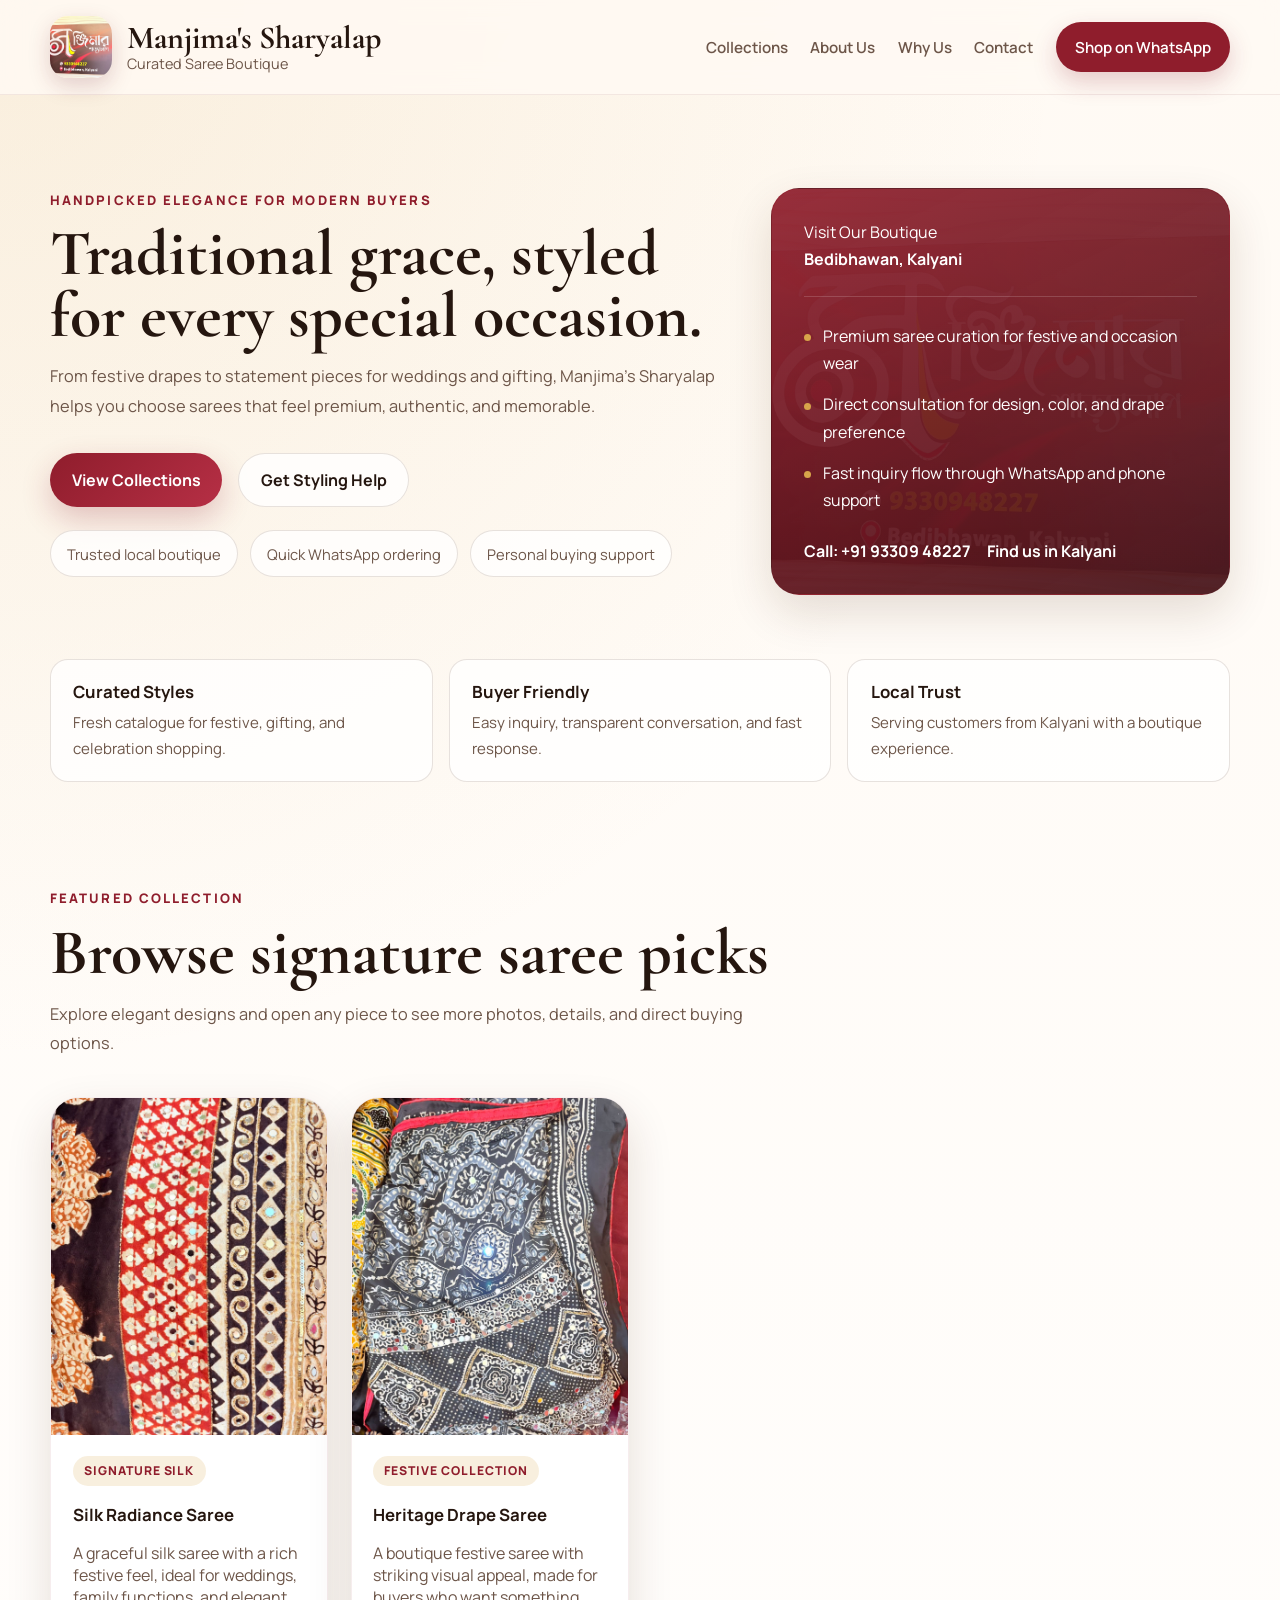
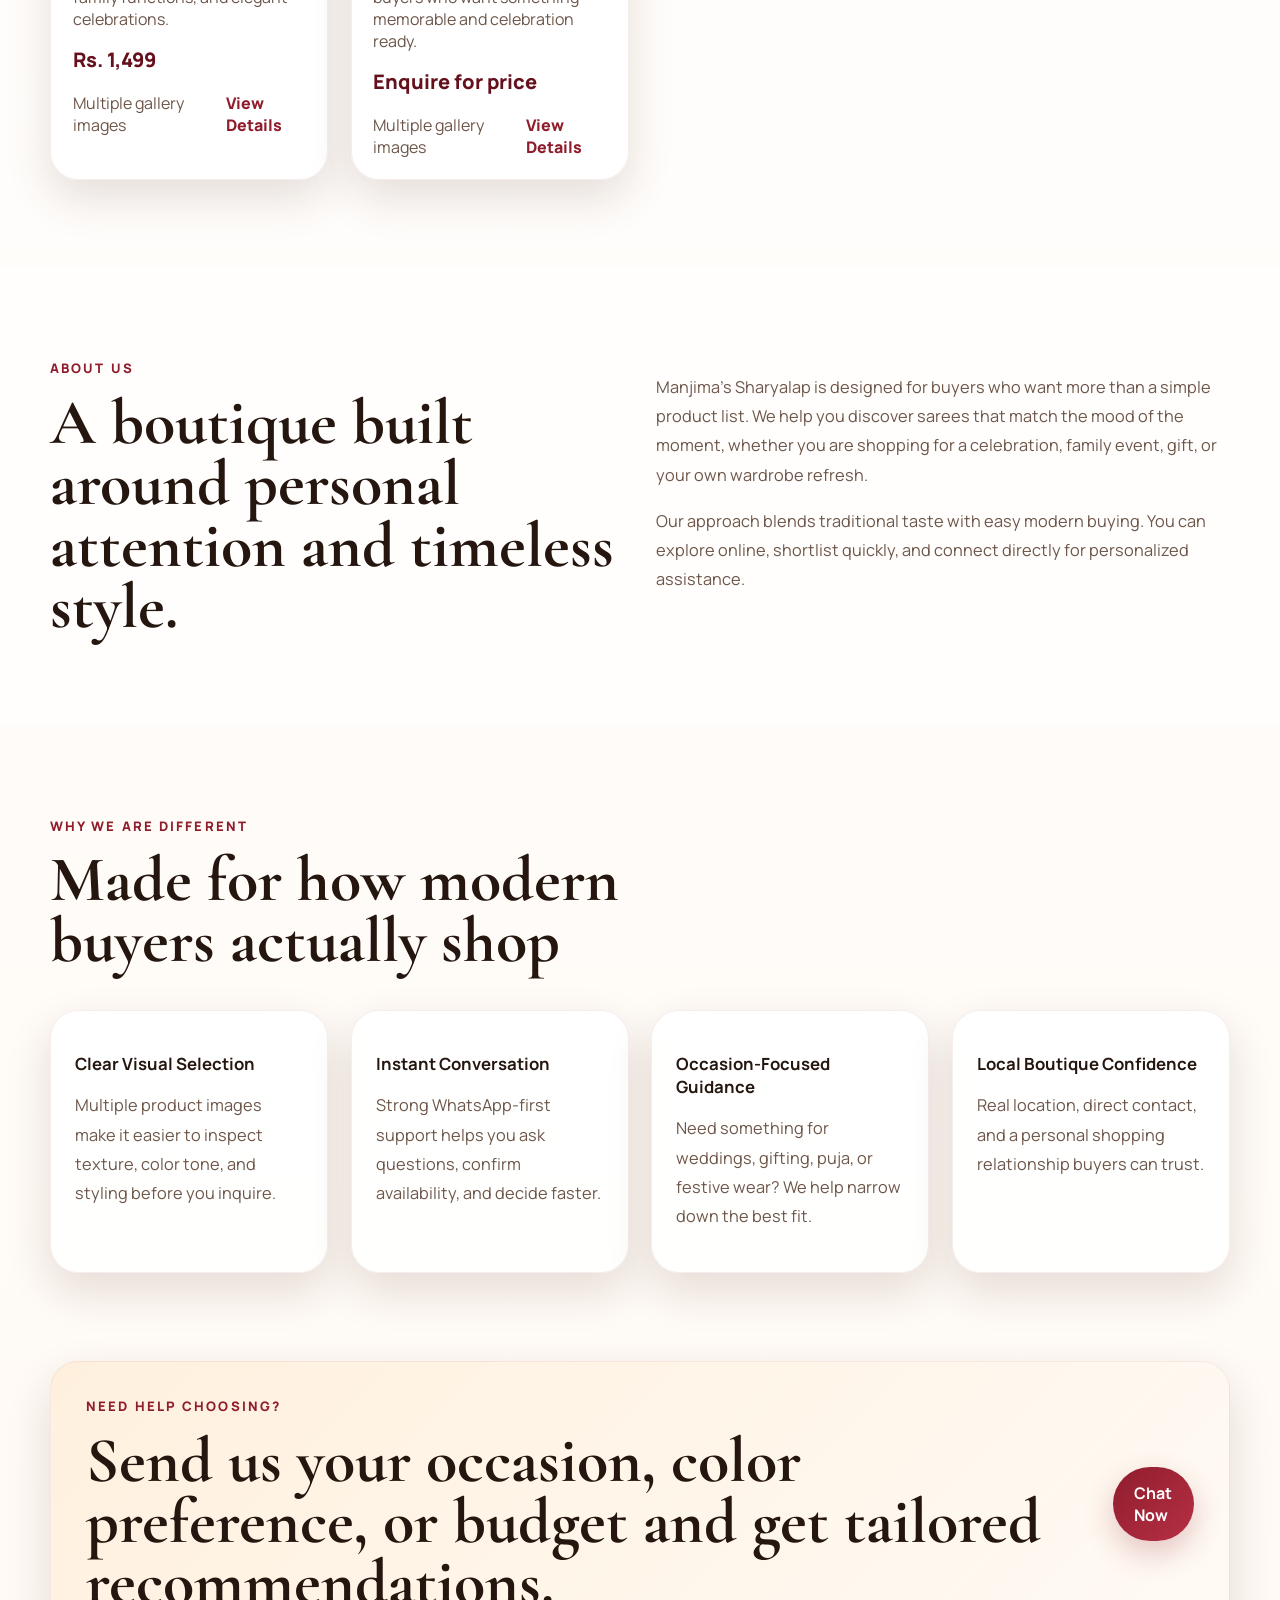
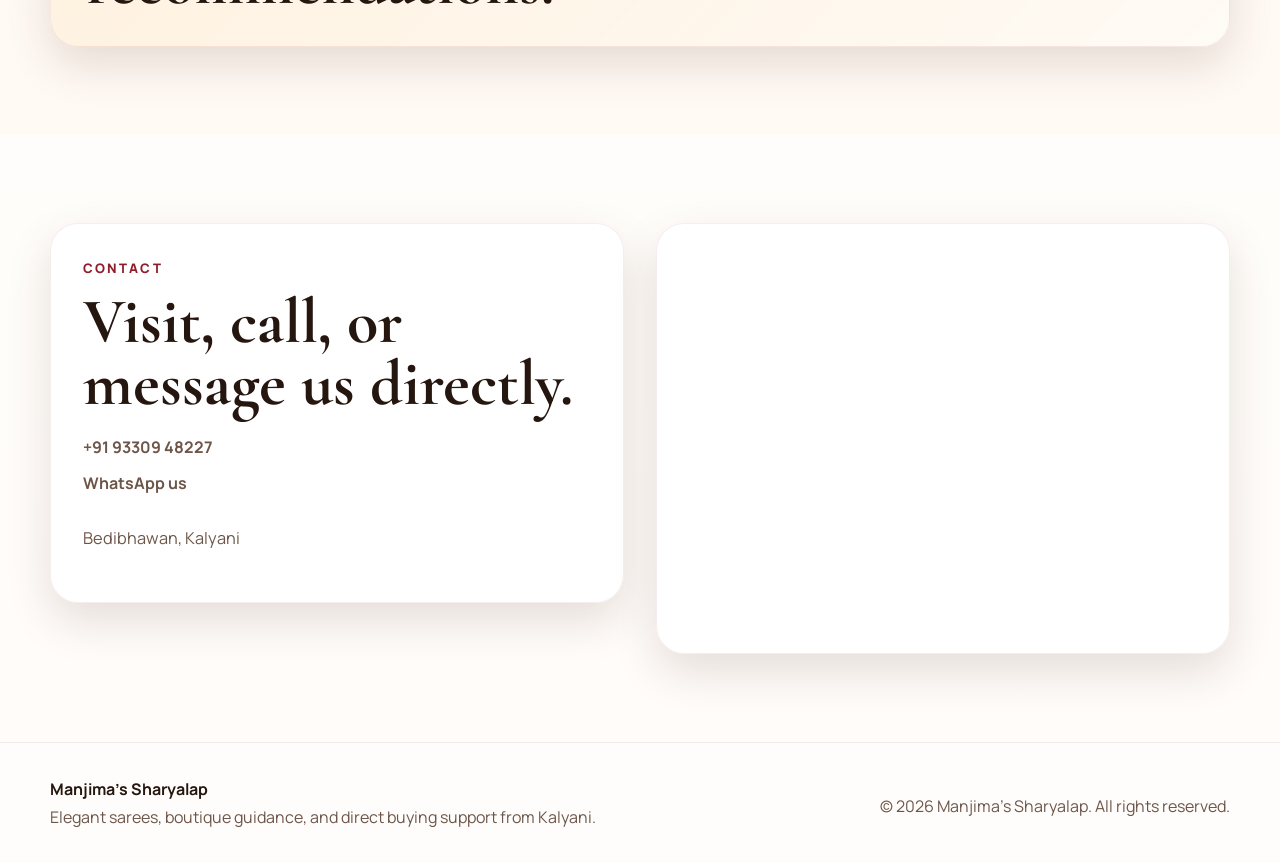
==== index.html @ 6802c30f "first commit" ====
<!DOCTYPE html>
<html lang="en">
<head>
    <meta charset="UTF-8">
    <meta name="viewport" content="width=device-width, initial-scale=1.0">
    <title>Manjima's Sharyalap | Elegant Saree Collection in Kalyani</title>
    <meta
        name="description"
        content="Discover curated saree collections from Manjima's Sharyalap in Kalyani. Explore premium styles, connect on WhatsApp, and shop with confidence."
    >
    <link rel="preconnect" href="https://fonts.googleapis.com">
    <link rel="preconnect" href="https://fonts.gstatic.com" crossorigin>
    <link href="https://fonts.googleapis.com/css2?family=Cormorant+Garamond:wght@500;600;700&family=Manrope:wght@400;500;600;700;800&display=swap" rel="stylesheet">
    <link rel="stylesheet" href="css/style.css">
</head>
<body data-page="home">
    <header class="site-header">
        <div class="container nav-wrap">
            <a class="brand" href="index.html" aria-label="Manjima's Sharyalap Home">
                <img src="assets/logo.jpeg" alt="Manjima's Sharyalap logo">
                <div>
                    <span class="brand-title">Manjima's Sharyalap</span>
                    <span class="brand-subtitle">Curated Saree Boutique</span>
                </div>
            </a>

            <button class="nav-toggle" type="button" aria-label="Toggle menu" aria-expanded="false">
                <span></span>
                <span></span>
                <span></span>
            </button>

            <nav class="site-nav">
                <a href="#collections">Collections</a>
                <a href="#about">About Us</a>
                <a href="#why-us">Why Us</a>
                <a href="#contact">Contact</a>
                <a class="nav-cta" href="https://wa.me/919330948227?text=Hello%20Manjima%27s%20Sharyalap%2C%20I%20want%20to%20explore%20your%20latest%20saree%20collection." target="_blank" rel="noreferrer">Shop on WhatsApp</a>
            </nav>
        </div>
    </header>

    <main>
        <section class="hero-section">
            <div class="container hero-grid">
                <div class="hero-copy">
                    <span class="eyebrow">Handpicked elegance for modern buyers</span>
                    <h1>Traditional grace, styled for every special occasion.</h1>
                    <p>
                        From festive drapes to statement pieces for weddings and gifting, Manjima's Sharyalap helps you choose sarees that feel premium, authentic, and memorable.
                    </p>
                    <div class="hero-actions">
                        <a class="btn btn-primary" href="#collections">View Collections</a>
                        <a class="btn btn-secondary" href="https://wa.me/919330948227?text=Hello%2C%20I%20want%20help%20choosing%20a%20saree." target="_blank" rel="noreferrer">Get Styling Help</a>
                    </div>
                    <div class="hero-points">
                        <span>Trusted local boutique</span>
                        <span>Quick WhatsApp ordering</span>
                        <span>Personal buying support</span>
                    </div>
                </div>

                <div class="hero-card">
                    <div class="hero-card-top">
                        <span>Visit Our Boutique</span>
                        <strong>Bedibhawan, Kalyani</strong>
                    </div>
                    <ul class="hero-highlights">
                        <li>Premium saree curation for festive and occasion wear</li>
                        <li>Direct consultation for design, color, and drape preference</li>
                        <li>Fast inquiry flow through WhatsApp and phone support</li>
                    </ul>
                    <div class="hero-contact">
                        <a href="tel:+919330948227">Call: +91 93309 48227</a>
                        <a href="#contact">Find us in Kalyani</a>
                    </div>
                </div>
            </div>
        </section>

        <section class="proof-strip">
            <div class="container proof-grid">
                <div>
                    <strong>Curated Styles</strong>
                    <span>Fresh catalogue for festive, gifting, and celebration shopping.</span>
                </div>
                <div>
                    <strong>Buyer Friendly</strong>
                    <span>Easy inquiry, transparent conversation, and fast response.</span>
                </div>
                <div>
                    <strong>Local Trust</strong>
                    <span>Serving customers from Kalyani with a boutique experience.</span>
                </div>
            </div>
        </section>

        <section class="section" id="collections">
            <div class="container">
                <div class="section-heading">
                    <span class="eyebrow">Featured Collection</span>
                    <h2>Browse signature saree picks</h2>
                    <p>Explore elegant designs and open any piece to see more photos, details, and direct buying options.</p>
                </div>
                <div class="product-grid" id="productGrid"></div>
            </div>
        </section>

        <section class="section alt-section" id="about">
            <div class="container two-column">
                <div>
                    <span class="eyebrow">About Us</span>
                    <h2>A boutique built around personal attention and timeless style.</h2>
                </div>
                <div>
                    <p>
                        Manjima's Sharyalap is designed for buyers who want more than a simple product list. We help you discover sarees that match the mood of the moment, whether you are shopping for a celebration, family event, gift, or your own wardrobe refresh.
                    </p>
                    <p>
                        Our approach blends traditional taste with easy modern buying. You can explore online, shortlist quickly, and connect directly for personalized assistance.
                    </p>
                </div>
            </div>
        </section>

        <section class="section" id="why-us">
            <div class="container">
                <div class="section-heading">
                    <span class="eyebrow">Why We Are Different</span>
                    <h2>Made for how modern buyers actually shop</h2>
                </div>
                <div class="feature-grid">
                    <article class="feature-card">
                        <h3>Clear Visual Selection</h3>
                        <p>Multiple product images make it easier to inspect texture, color tone, and styling before you inquire.</p>
                    </article>
                    <article class="feature-card">
                        <h3>Instant Conversation</h3>
                        <p>Strong WhatsApp-first support helps you ask questions, confirm availability, and decide faster.</p>
                    </article>
                    <article class="feature-card">
                        <h3>Occasion-Focused Guidance</h3>
                        <p>Need something for weddings, gifting, puja, or festive wear? We help narrow down the best fit.</p>
                    </article>
                    <article class="feature-card">
                        <h3>Local Boutique Confidence</h3>
                        <p>Real location, direct contact, and a personal shopping relationship buyers can trust.</p>
                    </article>
                </div>
            </div>
        </section>

        <section class="section cta-section">
            <div class="container cta-banner">
                <div>
                    <span class="eyebrow">Need help choosing?</span>
                    <h2>Send us your occasion, color preference, or budget and get tailored recommendations.</h2>
                </div>
                <a class="btn btn-primary" href="https://wa.me/919330948227?text=Hello%2C%20I%20need%20help%20choosing%20a%20saree%20for%20an%20occasion." target="_blank" rel="noreferrer">Chat Now</a>
            </div>
        </section>

        <section class="section alt-section" id="contact">
            <div class="container contact-grid">
                <div class="contact-panel">
                    <span class="eyebrow">Contact</span>
                    <h2>Visit, call, or message us directly.</h2>
                    <div class="contact-list">
                        <a href="tel:+919330948227">+91 93309 48227</a>
                        <a href="https://wa.me/919330948227?text=Hello%20Manjima%27s%20Sharyalap" target="_blank" rel="noreferrer">WhatsApp us</a>
                        <p>Bedibhawan, Kalyani</p>
                    </div>
                </div>
                <div class="map-card">
                    <iframe
                        title="Manjima's Sharyalap Location"
                        src="https://maps.google.com/maps?q=Bedibhawan%2C%20Kalyani&t=&z=15&ie=UTF8&iwloc=&output=embed"
                        loading="lazy"
                        referrerpolicy="no-referrer-when-downgrade"
                    ></iframe>
                </div>
            </div>
        </section>
    </main>

    <footer class="site-footer">
        <div class="container footer-wrap">
            <div>
                <strong>Manjima's Sharyalap</strong>
                <p>Elegant sarees, boutique guidance, and direct buying support from Kalyani.</p>
            </div>
            <p>&copy; 2026 Manjima's Sharyalap. All rights reserved.</p>
        </div>
    </footer>

    <script src="js/script.js"></script>
</body>
</html>
---- css/style.css ----
:root {
    --bg: #fffaf4;
    --surface: #fffdf9;
    --surface-strong: #fff2e2;
    --text: #25160f;
    --muted: #6d5649;
    --line: rgba(87, 49, 31, 0.14);
    --primary: #8f1d2c;
    --primary-deep: #65101c;
    --accent: #d7a54a;
    --accent-soft: rgba(215, 165, 74, 0.18);
    --success: #1b7f4b;
    --shadow: 0 18px 45px rgba(73, 35, 16, 0.14);
    --radius-lg: 28px;
    --radius-md: 18px;
    --radius-sm: 12px;
    --container: 1180px;
}

* {
    box-sizing: border-box;
}

html {
    scroll-behavior: smooth;
}

body {
    margin: 0;
    font-family: "Manrope", sans-serif;
    color: var(--text);
    background:
        radial-gradient(circle at top left, rgba(215, 165, 74, 0.14), transparent 25%),
        linear-gradient(180deg, #fffaf4 0%, #fffdfb 42%, #fff8f1 100%);
}

img {
    max-width: 100%;
    display: block;
}

a {
    color: inherit;
    text-decoration: none;
}

button {
    font: inherit;
}

.container {
    width: min(calc(100% - 2rem), var(--container));
    margin: 0 auto;
}

.section {
    padding: 5.5rem 0;
}

.alt-section {
    background: rgba(255, 255, 255, 0.65);
}

.eyebrow {
    display: inline-block;
    margin-bottom: 0.9rem;
    font-size: 0.82rem;
    font-weight: 800;
    letter-spacing: 0.16em;
    text-transform: uppercase;
    color: var(--primary);
}

.site-header {
    position: sticky;
    top: 0;
    z-index: 50;
    backdrop-filter: blur(14px);
    background: rgba(255, 250, 244, 0.84);
    border-bottom: 1px solid rgba(101, 16, 28, 0.08);
}

.nav-wrap {
    display: flex;
    align-items: center;
    justify-content: space-between;
    gap: 1rem;
    padding: 1rem 0;
}

.brand {
    display: flex;
    align-items: center;
    gap: 0.95rem;
    min-width: 0;
}

.brand img {
    width: 62px;
    height: 62px;
    object-fit: cover;
    border-radius: 18px;
    box-shadow: 0 8px 22px rgba(101, 16, 28, 0.18);
}

.brand div {
    display: flex;
    flex-direction: column;
}

.brand-title {
    font-family: "Cormorant Garamond", serif;
    font-size: 2rem;
    font-weight: 700;
    line-height: 1;
}

.brand-subtitle {
    color: var(--muted);
    font-size: 0.9rem;
}

.site-nav {
    display: flex;
    align-items: center;
    gap: 1.4rem;
    font-size: 0.95rem;
    font-weight: 600;
}

.site-nav a {
    color: var(--muted);
    transition: color 0.2s ease, transform 0.2s ease;
}

.site-nav a:hover,
.site-nav a:focus-visible {
    color: var(--primary);
    transform: translateY(-1px);
}

.nav-cta {
    padding: 0.9rem 1.2rem;
    border-radius: 999px;
    background: var(--primary);
    color: #fff !important;
    box-shadow: 0 10px 24px rgba(143, 29, 44, 0.22);
}

.nav-toggle {
    display: none;
    width: 48px;
    height: 48px;
    border: 1px solid var(--line);
    border-radius: 14px;
    background: #fff;
    align-items: center;
    justify-content: center;
    flex-direction: column;
    gap: 4px;
    cursor: pointer;
}

.nav-toggle span {
    width: 18px;
    height: 2px;
    background: var(--text);
    border-radius: 999px;
}

.hero-section {
    padding: 5.8rem 0 4rem;
}

.hero-grid {
    display: grid;
    grid-template-columns: 1.2fr 0.8fr;
    gap: 2rem;
    align-items: stretch;
}

.hero-copy h1,
.section h2,
.product-info h1 {
    margin: 0;
    font-family: "Cormorant Garamond", serif;
    font-size: clamp(2.7rem, 5vw, 5rem);
    line-height: 0.96;
}

.hero-copy p,
.section-heading p,
.two-column p,
.feature-card p,
.contact-panel p,
.product-description {
    color: var(--muted);
    font-size: 1.02rem;
    line-height: 1.8;
}

.hero-actions,
.product-actions {
    display: flex;
    gap: 1rem;
    flex-wrap: wrap;
    margin: 2rem 0 1.4rem;
}

.btn {
    display: inline-flex;
    align-items: center;
    justify-content: center;
    min-height: 52px;
    padding: 0.95rem 1.35rem;
    border-radius: 999px;
    font-weight: 700;
    transition: transform 0.2s ease, box-shadow 0.2s ease, background 0.2s ease;
}

.btn:hover,
.btn:focus-visible {
    transform: translateY(-2px);
}

.btn-primary {
    background: linear-gradient(135deg, var(--primary), #b62f45);
    color: #fff;
    box-shadow: 0 12px 30px rgba(143, 29, 44, 0.24);
}

.btn-secondary {
    border: 1px solid var(--line);
    background: rgba(255, 255, 255, 0.8);
    color: var(--text);
}

.hero-points,
.product-benefits {
    display: flex;
    flex-wrap: wrap;
    gap: 0.75rem;
}

.hero-points span,
.product-benefits span {
    padding: 0.8rem 1rem;
    border-radius: 999px;
    background: rgba(255, 255, 255, 0.78);
    border: 1px solid var(--line);
    color: var(--muted);
    font-size: 0.92rem;
}

.hero-card,
.cta-banner,
.contact-panel,
.map-card,
.product-info,
.product-main-image,
.feature-card,
.card {
    border-radius: var(--radius-lg);
    background: rgba(255, 255, 255, 0.9);
    box-shadow: var(--shadow);
    border: 1px solid rgba(143, 29, 44, 0.08);
}

.hero-card {
    padding: 2rem;
    background:
        linear-gradient(155deg, rgba(143, 29, 44, 0.96), rgba(67, 16, 21, 0.92)),
        url("../assets/logo.jpeg") center/cover;
    color: #fff;
    overflow: hidden;
    position: relative;
}

.hero-card::after {
    content: "";
    position: absolute;
    inset: 0;
    background: linear-gradient(180deg, rgba(255,255,255,0.04), rgba(255,255,255,0));
    pointer-events: none;
}

.hero-card > * {
    position: relative;
    z-index: 1;
}

.hero-card-top {
    display: flex;
    flex-direction: column;
    gap: 0.35rem;
    padding-bottom: 1.6rem;
    border-bottom: 1px solid rgba(255, 255, 255, 0.16);
}

.hero-highlights {
    padding: 1.6rem 0;
    margin: 0;
    list-style: none;
    display: grid;
    gap: 0.9rem;
}

.hero-highlights li {
    position: relative;
    padding-left: 1.2rem;
    line-height: 1.7;
}

.hero-highlights li::before {
    content: "";
    position: absolute;
    left: 0;
    top: 0.7rem;
    width: 7px;
    height: 7px;
    border-radius: 50%;
    background: var(--accent);
}

.hero-contact {
    display: flex;
    flex-wrap: wrap;
    gap: 1rem;
}

.hero-contact a {
    color: #fff;
    font-weight: 700;
}

.proof-strip {
    padding-bottom: 1rem;
}

.proof-grid {
    display: grid;
    grid-template-columns: repeat(3, 1fr);
    gap: 1rem;
}

.proof-grid div {
    padding: 1.25rem 1.4rem;
    border-radius: var(--radius-md);
    border: 1px solid var(--line);
    background: rgba(255, 255, 255, 0.78);
}

.proof-grid strong,
.feature-card h3,
.card h3 {
    display: block;
    margin-bottom: 0.45rem;
    font-size: 1.05rem;
}

.proof-grid span {
    color: var(--muted);
    line-height: 1.7;
    font-size: 0.94rem;
}

.section-heading {
    max-width: 720px;
    margin-bottom: 2.4rem;
}

.product-grid,
.feature-grid {
    display: grid;
    grid-template-columns: repeat(4, minmax(0, 1fr));
    gap: 1.4rem;
}

.card {
    overflow: hidden;
}

.card-media {
    position: relative;
    aspect-ratio: 0.82;
    overflow: hidden;
}

.card-media img {
    width: 100%;
    height: 100%;
    object-fit: cover;
    transition: transform 0.45s ease;
}

.card:hover .card-media img {
    transform: scale(1.05);
}

.card-body {
    padding: 1.35rem;
}

.card-tag {
    display: inline-flex;
    align-items: center;
    padding: 0.4rem 0.7rem;
    border-radius: 999px;
    background: var(--accent-soft);
    color: var(--primary);
    font-size: 0.76rem;
    font-weight: 800;
    letter-spacing: 0.08em;
    text-transform: uppercase;
}

.card p,
.card-footer span,
.contact-list a,
.contact-list p,
.text-link,
.breadcrumb,
.breadcrumb a {
    color: var(--muted);
}

.card-price,
.product-price {
    display: block;
    margin: 0.9rem 0 0.5rem;
    font-size: 1.25rem;
    font-weight: 800;
    color: var(--primary-deep);
}

.card-footer {
    display: flex;
    align-items: center;
    justify-content: space-between;
    gap: 1rem;
    margin-top: 1.2rem;
}

.card-link {
    color: var(--primary);
    font-weight: 800;
}

.two-column,
.contact-grid,
.product-layout {
    display: grid;
    grid-template-columns: repeat(2, minmax(0, 1fr));
    gap: 2rem;
    align-items: start;
}

.feature-card {
    padding: 1.5rem;
}

.cta-section {
    padding-top: 0;
}

.cta-banner {
    padding: 2rem 2.2rem;
    display: flex;
    align-items: center;
    justify-content: space-between;
    gap: 1.5rem;
    background:
        linear-gradient(135deg, rgba(255, 240, 221, 0.98), rgba(255, 250, 244, 0.92));
}

.contact-panel,
.map-card,
.product-info {
    padding: 2rem;
}

.contact-list {
    display: grid;
    gap: 0.85rem;
    margin-top: 1.4rem;
}

.contact-list a {
    font-weight: 700;
}

.map-card iframe {
    width: 100%;
    min-height: 360px;
    border: 0;
    border-radius: 20px;
}

.site-footer {
    padding: 2.2rem 0;
    border-top: 1px solid rgba(101, 16, 28, 0.08);
    background: rgba(255, 255, 255, 0.74);
}

.footer-wrap {
    display: flex;
    justify-content: space-between;
    gap: 1.5rem;
    align-items: center;
}

.footer-wrap p {
    margin: 0.35rem 0 0;
    color: var(--muted);
}

.product-page {
    padding-top: 1rem;
}

.breadcrumb {
    display: flex;
    align-items: center;
    gap: 0.5rem;
    font-size: 0.92rem;
    margin-bottom: 1.5rem;
}

.product-gallery {
    display: grid;
    gap: 1rem;
}

.product-main-image {
    padding: 1rem;
}

.product-main-image img {
    width: 100%;
    aspect-ratio: 0.9;
    object-fit: cover;
    border-radius: 18px;
}

.thumbs {
    display: grid;
    grid-template-columns: repeat(4, minmax(0, 1fr));
    gap: 0.8rem;
}

.thumbs img {
    width: 100%;
    aspect-ratio: 0.88;
    object-fit: cover;
    border-radius: 16px;
    cursor: pointer;
    border: 2px solid transparent;
    box-shadow: 0 10px 22px rgba(73, 35, 16, 0.12);
    transition: border-color 0.2s ease, transform 0.2s ease;
}

.thumbs img:hover,
.thumbs img.active {
    border-color: var(--primary);
    transform: translateY(-2px);
}

.product-info h1 {
    font-size: clamp(2.3rem, 4vw, 3.8rem);
}

.text-link {
    display: inline-block;
    margin-top: 1rem;
    color: var(--primary);
    font-weight: 800;
}

@media (max-width: 1080px) {
    .product-grid,
    .feature-grid {
        grid-template-columns: repeat(2, minmax(0, 1fr));
    }

    .hero-grid,
    .two-column,
    .contact-grid,
    .product-layout {
        grid-template-columns: 1fr;
    }
}

@media (max-width: 820px) {
    .site-nav {
        position: absolute;
        top: calc(100% + 0.75rem);
        right: 1rem;
        left: 1rem;
        display: none;
        flex-direction: column;
        align-items: stretch;
        padding: 1rem;
        border-radius: 20px;
        background: rgba(255, 250, 244, 0.98);
        border: 1px solid var(--line);
        box-shadow: var(--shadow);
    }

    .site-nav.open {
        display: flex;
    }

    .nav-toggle {
        display: inline-flex;
    }

    .proof-grid,
    .footer-wrap {
        grid-template-columns: 1fr;
        display: grid;
    }

    .cta-banner {
        flex-direction: column;
        align-items: flex-start;
    }
}

@media (max-width: 640px) {
    .section,
    .hero-section {
        padding: 4rem 0;
    }

    .brand-title {
        font-size: 1.55rem;
    }

    .brand-subtitle {
        font-size: 0.8rem;
    }

    .product-grid,
    .feature-grid,
    .thumbs {
        grid-template-columns: 1fr;
    }

    .proof-grid {
        display: grid;
        grid-template-columns: 1fr;
    }

    .card-footer,
    .hero-actions,
    .product-actions {
        align-items: stretch;
        flex-direction: column;
    }

    .btn,
    .nav-cta {
        width: 100%;
    }

    .brand img {
        width: 54px;
        height: 54px;
    }
}
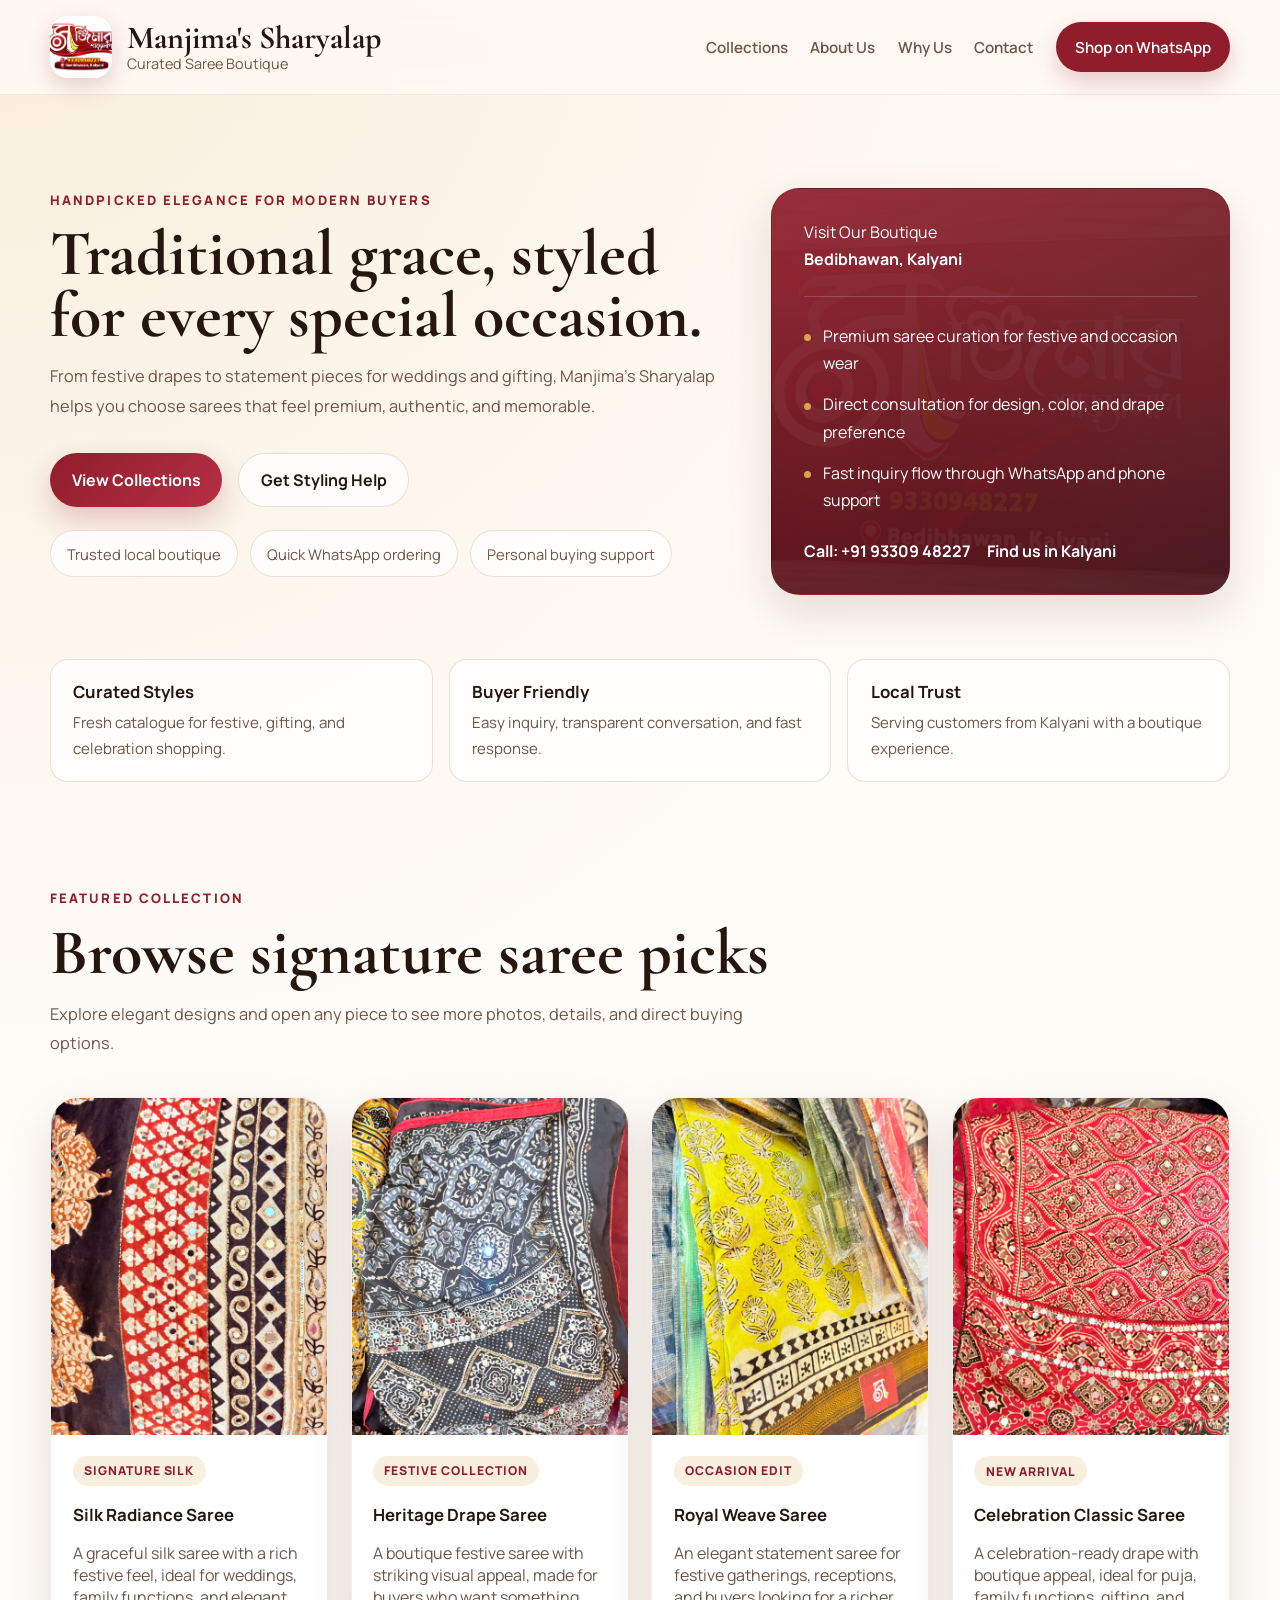
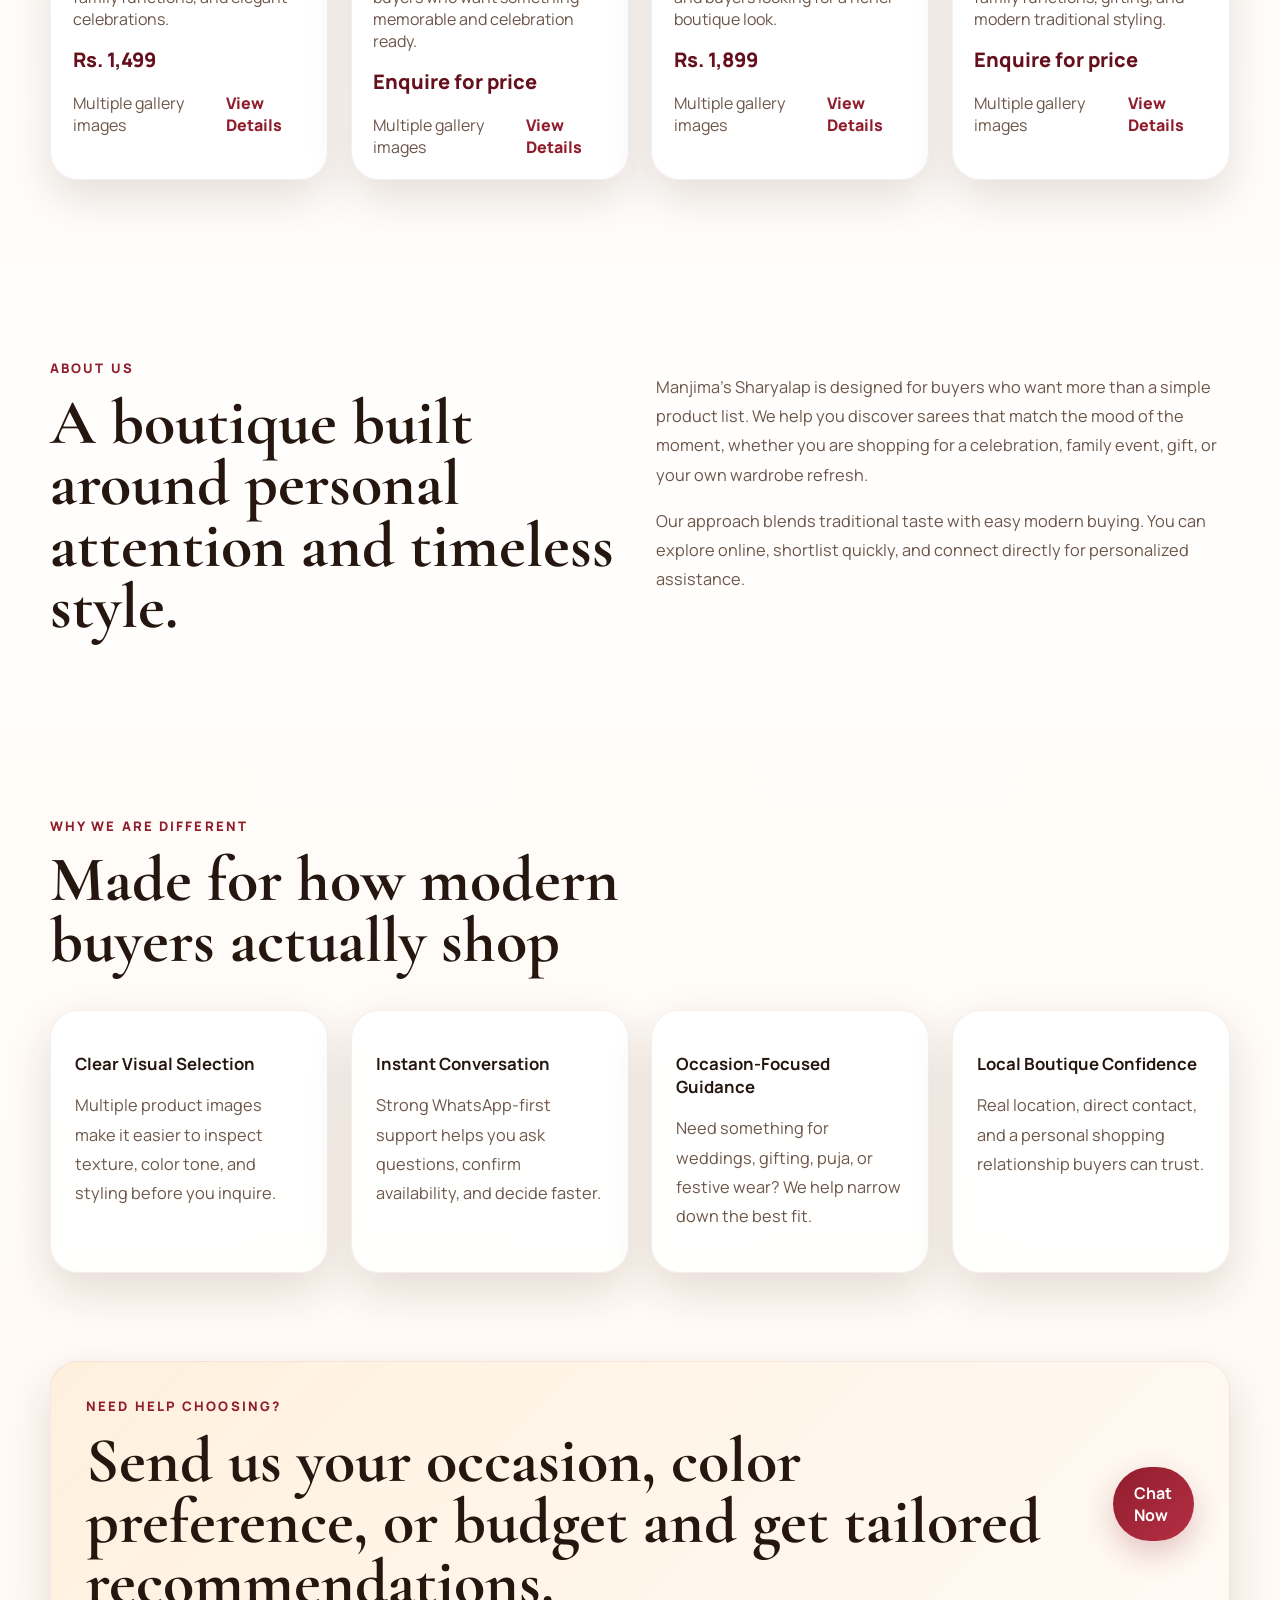
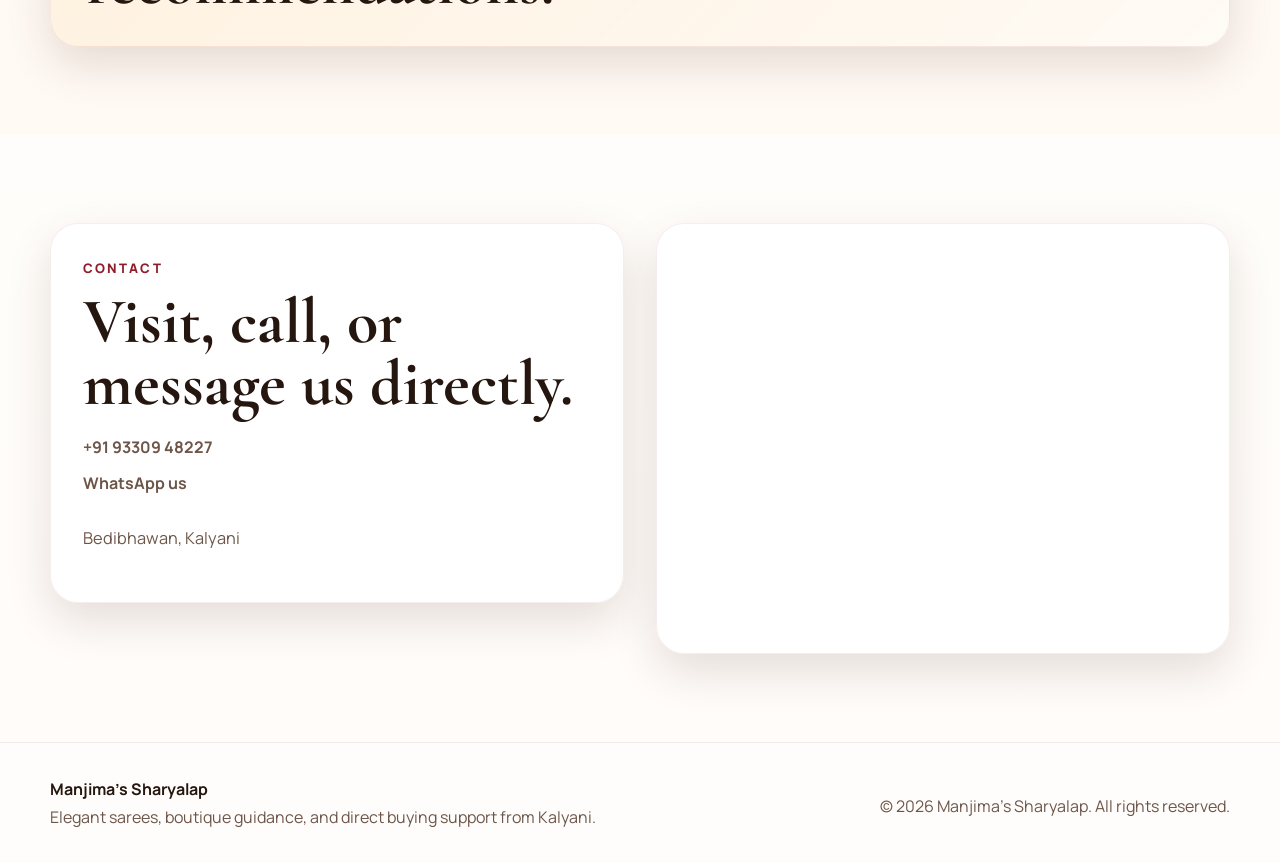
==== commit 82e78623: "new logo" ====
--- a/index.html
+++ b/index.html
@@ -14,10 +14,12 @@
     <link rel="stylesheet" href="css/style.css">
 </head>
 <body data-page="home">
+    <!-- Header / Navigation -->
     <header class="site-header">
         <div class="container nav-wrap">
+            <!-- Brand block: update logo, store name, or subtitle here -->
             <a class="brand" href="index.html" aria-label="Manjima's Sharyalap Home">
-                <img src="assets/logo.jpeg" alt="Manjima's Sharyalap logo">
+                <img src="assets/logo.png" alt="Manjima's Sharyalap logo">
                 <div>
                     <span class="brand-title">Manjima's Sharyalap</span>
                     <span class="brand-subtitle">Curated Saree Boutique</span>
@@ -30,6 +32,7 @@
                 <span></span>
             </button>
 
+            <!-- Main navigation: add, remove, or rename menu items here -->
             <nav class="site-nav">
                 <a href="#collections">Collections</a>
                 <a href="#about">About Us</a>
@@ -41,6 +44,7 @@
     </header>
 
     <main>
+        <!-- Hero section: change headline, supporting text, and top CTA buttons here -->
         <section class="hero-section">
             <div class="container hero-grid">
                 <div class="hero-copy">
@@ -60,6 +64,7 @@
                     </div>
                 </div>
 
+                <!-- Hero side card: update address, phone, and quick highlights here -->
                 <div class="hero-card">
                     <div class="hero-card-top">
                         <span>Visit Our Boutique</span>
@@ -78,6 +83,7 @@
             </div>
         </section>
 
+        <!-- Trust / proof strip: short value points for buyers -->
         <section class="proof-strip">
             <div class="container proof-grid">
                 <div>
@@ -95,6 +101,7 @@
             </div>
         </section>
 
+        <!-- Product collection section: product cards are rendered from js/script.js -->
         <section class="section" id="collections">
             <div class="container">
                 <div class="section-heading">
@@ -106,6 +113,7 @@
             </div>
         </section>
 
+        <!-- About section: describe your boutique story and buyer experience -->
         <section class="section alt-section" id="about">
             <div class="container two-column">
                 <div>
@@ -123,6 +131,7 @@
             </div>
         </section>
 
+        <!-- Why us section: buyer-focused reasons to choose your store -->
         <section class="section" id="why-us">
             <div class="container">
                 <div class="section-heading">
@@ -150,6 +159,7 @@
             </div>
         </section>
 
+        <!-- Main CTA banner: encourage direct inquiry or WhatsApp conversion -->
         <section class="section cta-section">
             <div class="container cta-banner">
                 <div>
@@ -160,6 +170,7 @@
             </div>
         </section>
 
+        <!-- Contact section: edit phone, WhatsApp, address, or map location here -->
         <section class="section alt-section" id="contact">
             <div class="container contact-grid">
                 <div class="contact-panel">
@@ -183,6 +194,7 @@
         </section>
     </main>
 
+    <!-- Footer -->
     <footer class="site-footer">
         <div class="container footer-wrap">
             <div>
--- a/css/style.css
+++ b/css/style.css
@@ -1,3 +1,4 @@
+/* Global theme variables: change brand colors, shadows, spacing, and radius here */
 :root {
     --bg: #fffaf4;
     --surface: #fffdf9;
@@ -17,6 +18,7 @@
     --container: 1180px;
 }
 
+/* Base reset / global defaults */
 * {
     box-sizing: border-box;
 }
@@ -48,11 +50,13 @@
     font: inherit;
 }
 
+/* Shared layout helpers */
 .container {
     width: min(calc(100% - 2rem), var(--container));
     margin: 0 auto;
 }
 
+/* Reusable section spacing */
 .section {
     padding: 5.5rem 0;
 }
@@ -61,6 +65,7 @@
     background: rgba(255, 255, 255, 0.65);
 }
 
+/* Small top labels used above headings */
 .eyebrow {
     display: inline-block;
     margin-bottom: 0.9rem;
@@ -71,6 +76,7 @@
     color: var(--primary);
 }
 
+/* Header and navigation */
 .site-header {
     position: sticky;
     top: 0;
@@ -88,6 +94,7 @@
     padding: 1rem 0;
 }
 
+/* Brand logo and name */
 .brand {
     display: flex;
     align-items: center;
@@ -120,6 +127,7 @@
     font-size: 0.9rem;
 }
 
+/* Desktop navigation and CTA button */
 .site-nav {
     display: flex;
     align-items: center;
@@ -147,6 +155,7 @@
     box-shadow: 0 10px 24px rgba(143, 29, 44, 0.22);
 }
 
+/* Mobile menu button */
 .nav-toggle {
     display: none;
     width: 48px;
@@ -168,6 +177,7 @@
     border-radius: 999px;
 }
 
+/* Homepage hero section */
 .hero-section {
     padding: 5.8rem 0 4rem;
 }
@@ -207,6 +217,7 @@
     margin: 2rem 0 1.4rem;
 }
 
+/* Primary buttons */
 .btn {
     display: inline-flex;
     align-items: center;
@@ -235,6 +246,7 @@
     color: var(--text);
 }
 
+/* Hero trust points and product benefit pills */
 .hero-points,
 .product-benefits {
     display: flex;
@@ -252,6 +264,7 @@
     font-size: 0.92rem;
 }
 
+/* Shared card styling */
 .hero-card,
 .cta-banner,
 .contact-panel,
@@ -266,6 +279,7 @@
     border: 1px solid rgba(143, 29, 44, 0.08);
 }
 
+/* Hero card with branded background */
 .hero-card {
     padding: 2rem;
     background:
@@ -333,6 +347,7 @@
     font-weight: 700;
 }
 
+/* Trust strip below hero */
 .proof-strip {
     padding-bottom: 1rem;
 }
@@ -364,18 +379,21 @@
     font-size: 0.94rem;
 }
 
+/* Section headings */
 .section-heading {
     max-width: 720px;
     margin-bottom: 2.4rem;
 }
 
+/* Product listing and feature grids */
 .product-grid,
 .feature-grid {
     display: grid;
-    grid-template-columns: repeat(4, minmax(0, 1fr));
+    grid-template-columns: repeat(4, minmax(220px, 1fr));
     gap: 1.4rem;
 }
 
+/* Product card styles */
 .card {
     overflow: hidden;
 }
@@ -446,6 +464,7 @@
     font-weight: 800;
 }
 
+/* Two-column content sections */
 .two-column,
 .contact-grid,
 .product-layout {
@@ -459,6 +478,7 @@
     padding: 1.5rem;
 }
 
+/* CTA banner */
 .cta-section {
     padding-top: 0;
 }
@@ -473,6 +493,7 @@
         linear-gradient(135deg, rgba(255, 240, 221, 0.98), rgba(255, 250, 244, 0.92));
 }
 
+/* Contact and product information panels */
 .contact-panel,
 .map-card,
 .product-info {
@@ -496,6 +517,7 @@
     border-radius: 20px;
 }
 
+/* Footer */
 .site-footer {
     padding: 2.2rem 0;
     border-top: 1px solid rgba(101, 16, 28, 0.08);
@@ -514,6 +536,7 @@
     color: var(--muted);
 }
 
+/* Product page layout */
 .product-page {
     padding-top: 1rem;
 }
@@ -540,8 +563,10 @@
     aspect-ratio: 0.9;
     object-fit: cover;
     border-radius: 18px;
-}
-
+    cursor: zoom-in;
+}
+
+/* Product gallery thumbnails */
 .thumbs {
     display: grid;
     grid-template-columns: repeat(4, minmax(0, 1fr));
@@ -576,6 +601,72 @@
     font-weight: 800;
 }
 
+/* Product image zoom modal */
+.image-modal {
+    position: fixed;
+    inset: 0;
+    display: flex;
+    align-items: center;
+    justify-content: center;
+    padding: 1.5rem;
+    background: rgba(25, 15, 11, 0.88);
+    opacity: 0;
+    visibility: hidden;
+    pointer-events: none;
+    transition: opacity 0.25s ease, visibility 0.25s ease;
+    z-index: 100;
+}
+
+.image-modal.open {
+    opacity: 1;
+    visibility: visible;
+    pointer-events: auto;
+}
+
+.image-modal img {
+    max-width: min(92vw, 920px);
+    max-height: 84vh;
+    width: auto;
+    height: auto;
+    border-radius: 22px;
+    box-shadow: 0 22px 60px rgba(0, 0, 0, 0.34);
+    background: #fff;
+}
+
+.image-modal-nav,
+.image-modal-close {
+    position: absolute;
+    width: 48px;
+    height: 48px;
+    border: 0;
+    border-radius: 999px;
+    background: rgba(255, 255, 255, 0.12);
+    color: #fff;
+    font-size: 2rem;
+    line-height: 1;
+    cursor: pointer;
+}
+
+.image-modal-close {
+    top: 1rem;
+    right: 1rem;
+}
+
+.image-modal-nav {
+    top: 50%;
+    transform: translateY(-50%);
+    font-size: 1.6rem;
+}
+
+.image-modal-prev {
+    left: 1rem;
+}
+
+.image-modal-next {
+    right: 1rem;
+}
+
+/* Responsive layout rules */
 @media (max-width: 1080px) {
     .product-grid,
     .feature-grid {
@@ -587,6 +678,12 @@
     .contact-grid,
     .product-layout {
         grid-template-columns: 1fr;
+    }
+}
+
+@media (max-width: 900px) {
+    .product-grid {
+        grid-template-columns: repeat(2, minmax(0, 1fr));
     }
 }
 
@@ -646,6 +743,19 @@
         grid-template-columns: 1fr;
     }
 
+    .card-body {
+        padding: 1.1rem;
+    }
+
+    .card h3 {
+        font-size: 1.2rem;
+    }
+
+    .card p {
+        font-size: 0.96rem;
+        line-height: 1.65;
+    }
+
     .proof-grid {
         display: grid;
         grid-template-columns: 1fr;
@@ -667,4 +777,18 @@
         width: 54px;
         height: 54px;
     }
-}
+
+    .image-modal {
+        padding: 1rem;
+    }
+
+    .image-modal img {
+        max-width: 100%;
+        max-height: 78vh;
+    }
+
+    .image-modal-nav {
+        width: 42px;
+        height: 42px;
+    }
+}
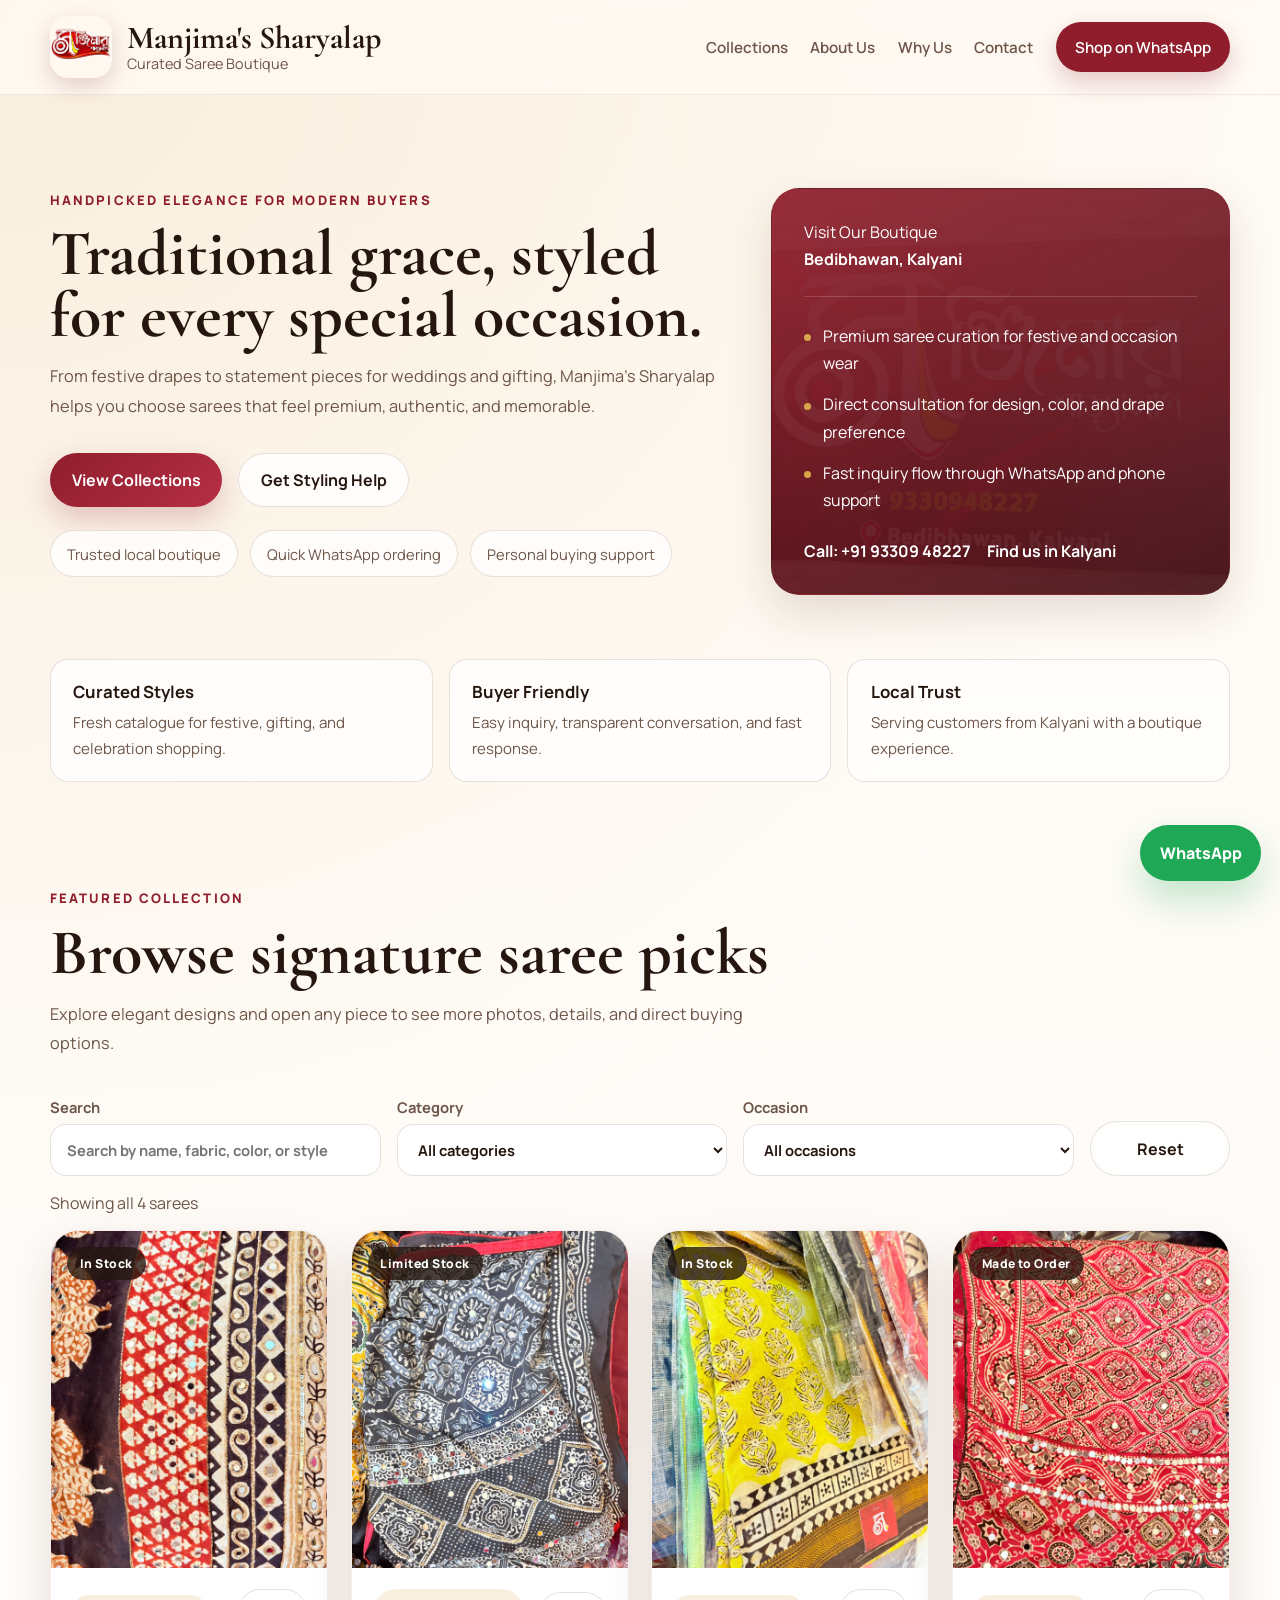
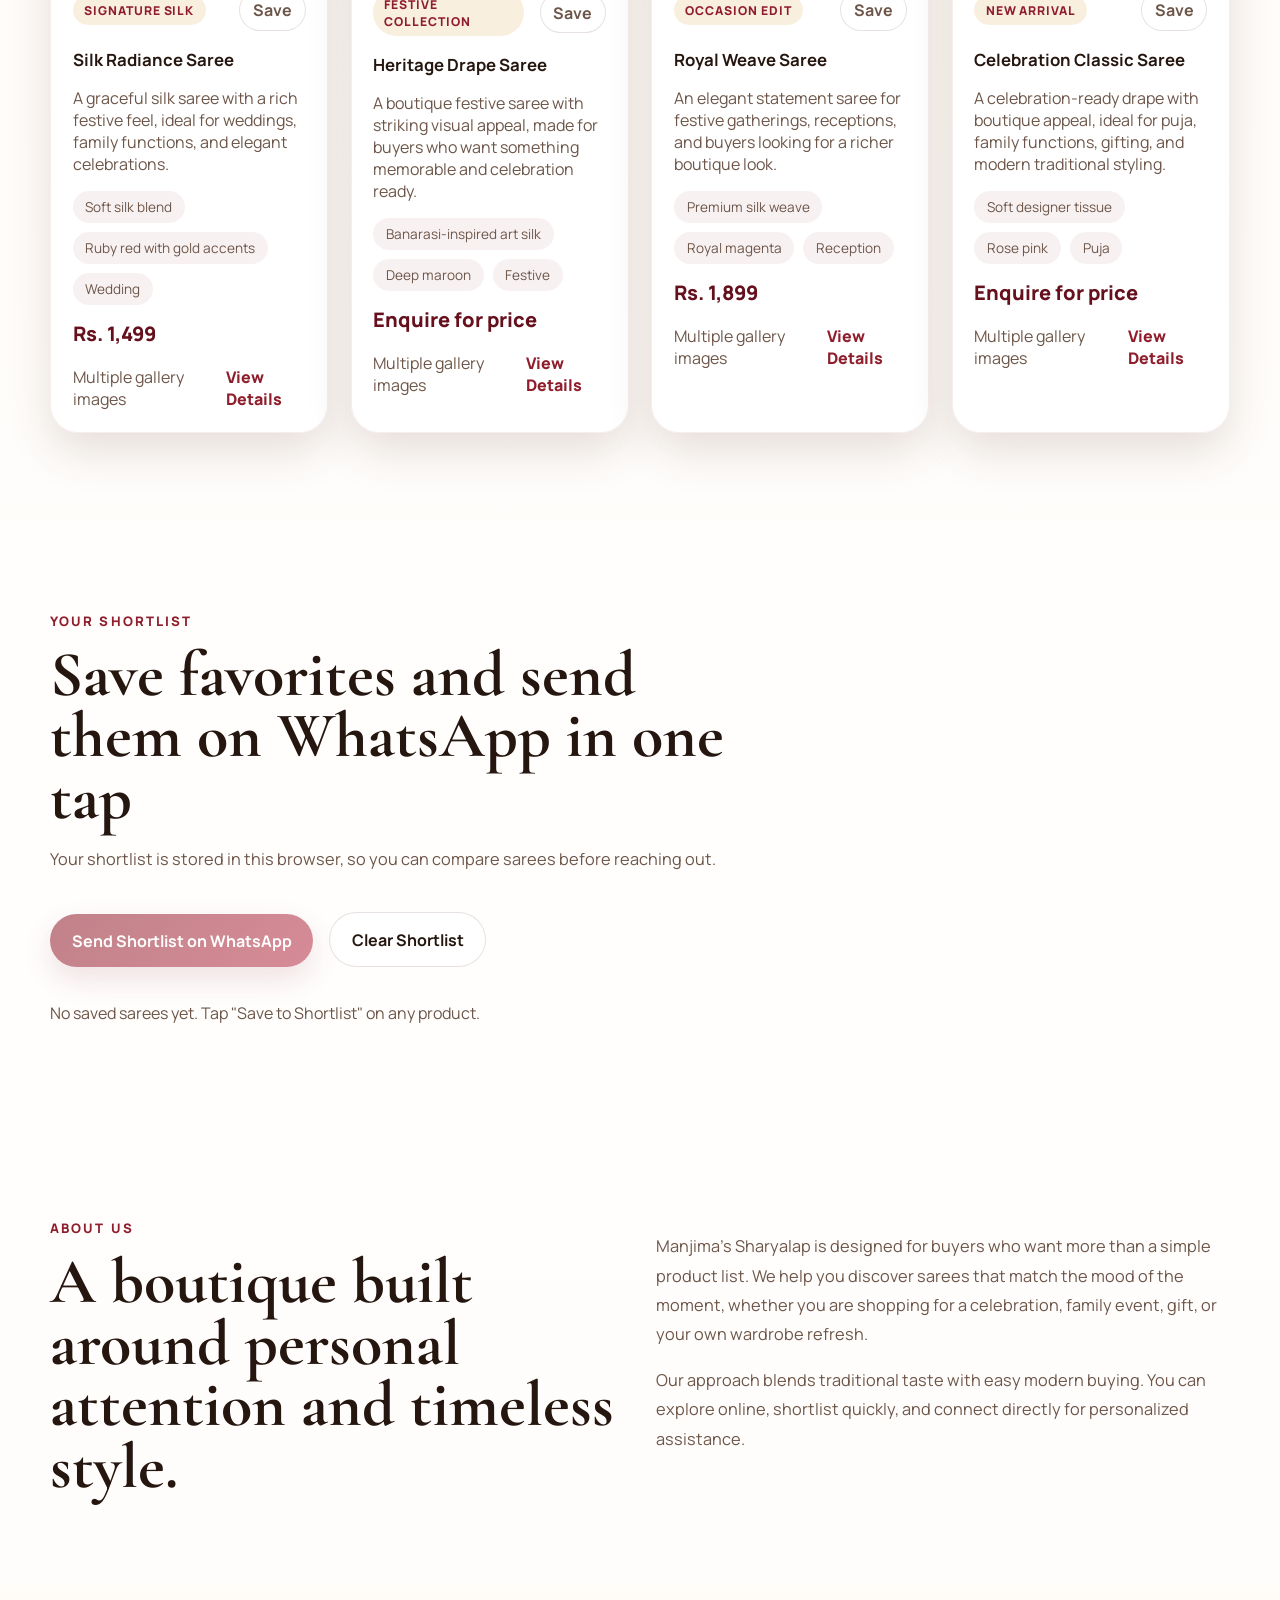
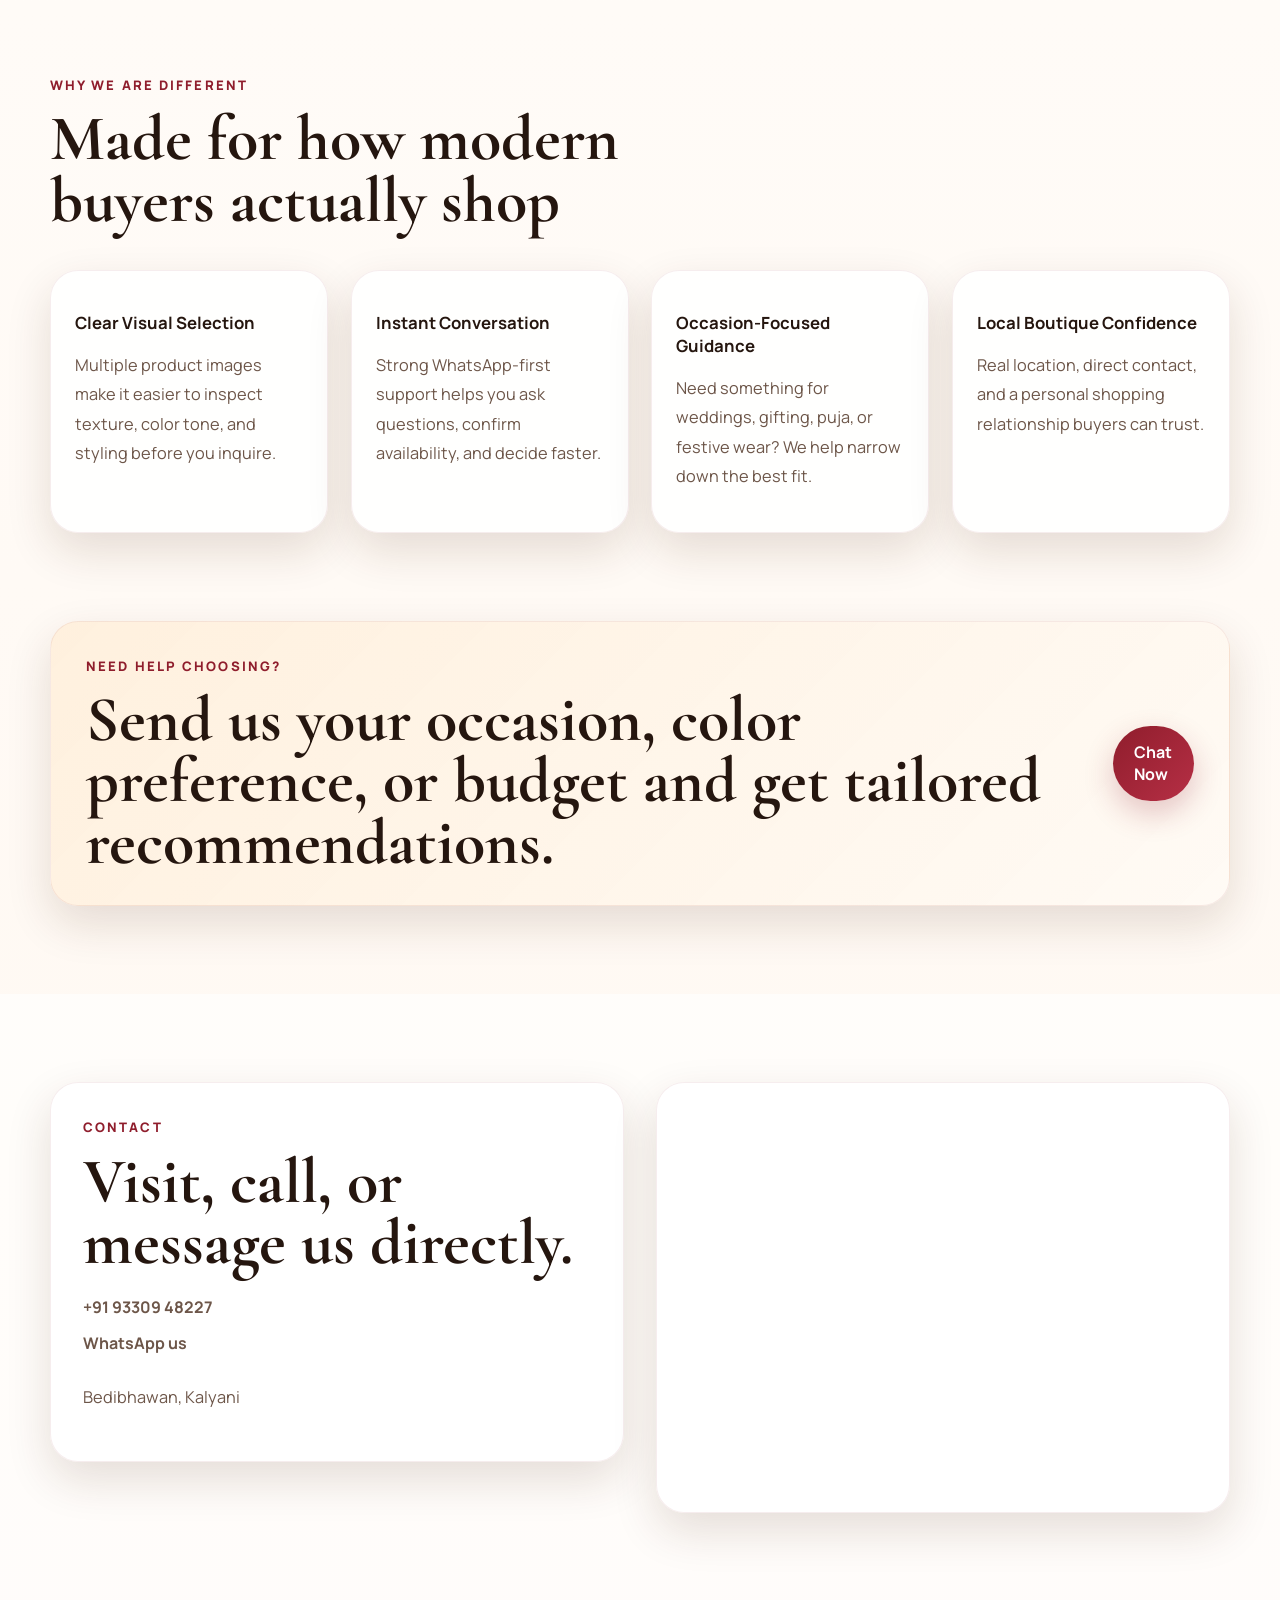
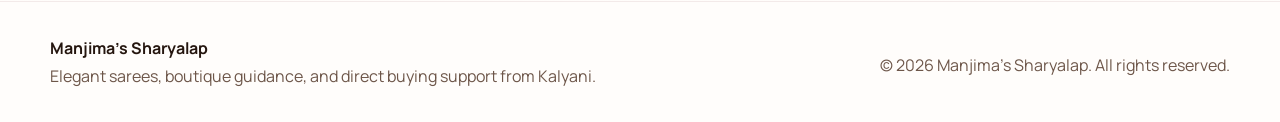
==== commit 7fbee7f0: "new things" ====
--- a/index.html
+++ b/index.html
@@ -109,7 +109,44 @@
                     <h2>Browse signature saree picks</h2>
                     <p>Explore elegant designs and open any piece to see more photos, details, and direct buying options.</p>
                 </div>
+                <div class="catalog-toolbar">
+                    <label class="search-field" for="searchInput">
+                        <span>Search</span>
+                        <input id="searchInput" type="search" placeholder="Search by name, fabric, color, or style">
+                    </label>
+                    <label class="filter-field" for="categoryFilter">
+                        <span>Category</span>
+                        <select id="categoryFilter">
+                            <option value="all">All categories</option>
+                        </select>
+                    </label>
+                    <label class="filter-field" for="occasionFilter">
+                        <span>Occasion</span>
+                        <select id="occasionFilter">
+                            <option value="all">All occasions</option>
+                        </select>
+                    </label>
+                    <button class="btn btn-secondary filter-reset" id="filterReset" type="button">Reset</button>
+                </div>
+                <p class="catalog-summary" id="catalogSummary">Showing all products</p>
                 <div class="product-grid" id="productGrid"></div>
+                <p class="empty-state" id="emptyState" hidden>No sarees matched your search. Try a different keyword or filter.</p>
+            </div>
+        </section>
+
+        <section class="section alt-section" id="shortlist">
+            <div class="container">
+                <div class="section-heading">
+                    <span class="eyebrow">Your Shortlist</span>
+                    <h2>Save favorites and send them on WhatsApp in one tap</h2>
+                    <p>Your shortlist is stored in this browser, so you can compare sarees before reaching out.</p>
+                </div>
+                <div class="shortlist-actions">
+                    <a class="btn btn-primary" id="shortlistWhatsApp" href="https://wa.me/919330948227?text=Hello%20Manjima%27s%20Sharyalap%2C%20I%20want%20to%20shortlist%20some%20sarees." target="_blank" rel="noreferrer">Send Shortlist on WhatsApp</a>
+                    <button class="btn btn-secondary" id="clearShortlist" type="button">Clear Shortlist</button>
+                </div>
+                <div class="product-grid" id="shortlistGrid"></div>
+                <p class="empty-state" id="shortlistEmpty">No saved sarees yet. Tap "Save to Shortlist" on any product.</p>
             </div>
         </section>
 
@@ -205,6 +242,10 @@
         </div>
     </footer>
 
+    <a class="floating-whatsapp" href="https://wa.me/919330948227?text=Hello%20Manjima%27s%20Sharyalap%2C%20I%20want%20to%20explore%20your%20latest%20saree%20collection." target="_blank" rel="noreferrer" aria-label="Chat on WhatsApp">
+        WhatsApp
+    </a>
+
     <script src="js/script.js"></script>
 </body>
 </html>
--- a/css/style.css
+++ b/css/style.css
@@ -246,6 +246,12 @@
     color: var(--text);
 }
 
+.btn-secondary.active {
+    background: var(--primary);
+    color: #fff;
+    border-color: var(--primary);
+}
+
 /* Hero trust points and product benefit pills */
 .hero-points,
 .product-benefits {
@@ -404,6 +410,19 @@
     overflow: hidden;
 }
 
+.card-badge {
+    position: absolute;
+    top: 1rem;
+    left: 1rem;
+    padding: 0.5rem 0.8rem;
+    border-radius: 999px;
+    background: rgba(37, 22, 15, 0.78);
+    color: #fff;
+    font-size: 0.76rem;
+    font-weight: 800;
+    letter-spacing: 0.04em;
+}
+
 .card-media img {
     width: 100%;
     height: 100%;
@@ -417,6 +436,13 @@
 
 .card-body {
     padding: 1.35rem;
+}
+
+.card-topline {
+    display: flex;
+    align-items: center;
+    justify-content: space-between;
+    gap: 1rem;
 }
 
 .card-tag {
@@ -462,6 +488,83 @@
 .card-link {
     color: var(--primary);
     font-weight: 800;
+}
+
+.card-meta {
+    display: flex;
+    flex-wrap: wrap;
+    gap: 0.55rem;
+    margin-top: 1rem;
+}
+
+.card-meta span {
+    padding: 0.45rem 0.8rem;
+    border-radius: 999px;
+    background: rgba(143, 29, 44, 0.06);
+    color: var(--muted);
+    font-size: 0.85rem;
+}
+
+.shortlist-btn {
+    border: 1px solid var(--line);
+    background: #fff;
+    color: var(--muted);
+    padding: 0.55rem 0.8rem;
+    border-radius: 999px;
+    font-weight: 700;
+    cursor: pointer;
+    transition: background 0.2s ease, color 0.2s ease, border-color 0.2s ease;
+}
+
+.shortlist-btn.active,
+.shortlist-btn:hover,
+.shortlist-btn:focus-visible {
+    background: var(--primary);
+    color: #fff;
+    border-color: var(--primary);
+}
+
+.catalog-toolbar,
+.shortlist-actions {
+    display: flex;
+    align-items: end;
+    gap: 1rem;
+    flex-wrap: wrap;
+    margin-bottom: 1rem;
+}
+
+.search-field,
+.filter-field {
+    display: grid;
+    gap: 0.45rem;
+    flex: 1 1 220px;
+    color: var(--muted);
+    font-size: 0.92rem;
+    font-weight: 700;
+}
+
+.search-field input,
+.filter-field select {
+    min-height: 52px;
+    border-radius: 16px;
+    border: 1px solid var(--line);
+    background: rgba(255, 255, 255, 0.95);
+    padding: 0 1rem;
+    color: var(--text);
+    font: inherit;
+}
+
+.filter-reset {
+    min-width: 140px;
+}
+
+.catalog-summary,
+.empty-state {
+    color: var(--muted);
+}
+
+.empty-state {
+    margin-top: 1.2rem;
 }
 
 /* Two-column content sections */
@@ -592,6 +695,78 @@
 
 .product-info h1 {
     font-size: clamp(2.3rem, 4vw, 3.8rem);
+}
+
+.product-availability {
+    display: inline-flex;
+    margin-bottom: 1rem;
+    padding: 0.55rem 0.9rem;
+    border-radius: 999px;
+    font-weight: 800;
+}
+
+.status-in-stock {
+    background: rgba(27, 127, 75, 0.12);
+    color: var(--success);
+}
+
+.status-limited-stock {
+    background: rgba(215, 165, 74, 0.22);
+    color: #8a5d0a;
+}
+
+.status-made-to-order {
+    background: rgba(143, 29, 44, 0.1);
+    color: var(--primary);
+}
+
+.detail-grid {
+    display: grid;
+    grid-template-columns: repeat(2, minmax(0, 1fr));
+    gap: 0.9rem;
+    margin: 1.5rem 0 0;
+}
+
+.detail-card {
+    padding: 1rem 1.1rem;
+    border-radius: 18px;
+    background: rgba(255, 255, 255, 0.72);
+    border: 1px solid var(--line);
+}
+
+.detail-card span {
+    display: block;
+    margin-bottom: 0.4rem;
+    color: var(--muted);
+    font-size: 0.84rem;
+    text-transform: uppercase;
+    letter-spacing: 0.08em;
+}
+
+.detail-card strong {
+    font-size: 1rem;
+}
+
+.floating-whatsapp {
+    position: fixed;
+    right: 1.2rem;
+    bottom: 1.2rem;
+    z-index: 60;
+    display: inline-flex;
+    align-items: center;
+    justify-content: center;
+    min-height: 56px;
+    padding: 0.95rem 1.2rem;
+    border-radius: 999px;
+    background: #1fa855;
+    color: #fff;
+    font-weight: 800;
+    box-shadow: 0 18px 38px rgba(31, 168, 85, 0.28);
+}
+
+.is-disabled {
+    opacity: 0.55;
+    pointer-events: none;
 }
 
 .text-link {
@@ -739,7 +914,8 @@
 
     .product-grid,
     .feature-grid,
-    .thumbs {
+    .thumbs,
+    .detail-grid {
         grid-template-columns: 1fr;
     }
 
@@ -763,13 +939,18 @@
 
     .card-footer,
     .hero-actions,
-    .product-actions {
+    .product-actions,
+    .catalog-toolbar,
+    .shortlist-actions {
         align-items: stretch;
         flex-direction: column;
     }
 
     .btn,
-    .nav-cta {
+    .nav-cta,
+    .filter-reset,
+    .search-field,
+    .filter-field {
         width: 100%;
     }
 
@@ -791,4 +972,10 @@
         width: 42px;
         height: 42px;
     }
-}
+
+    .floating-whatsapp {
+        right: 1rem;
+        left: 1rem;
+        bottom: 1rem;
+    }
+}
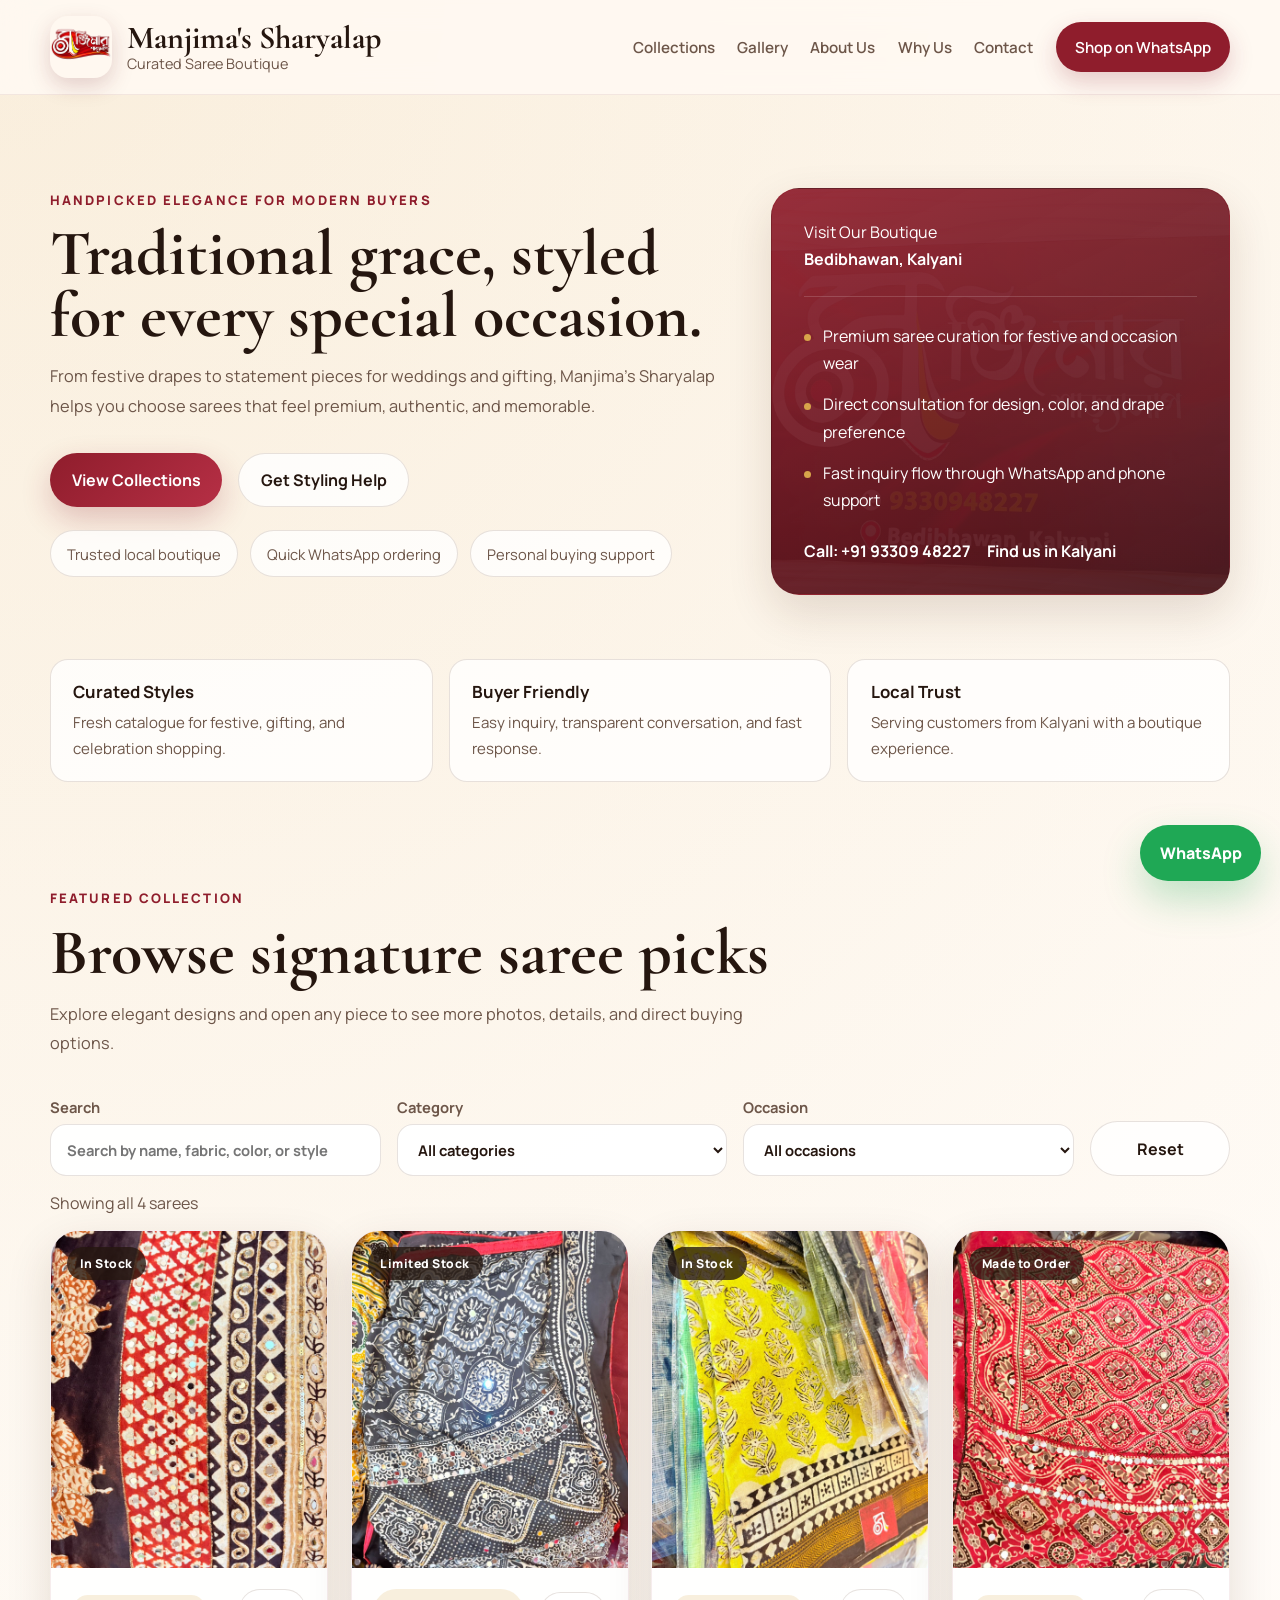
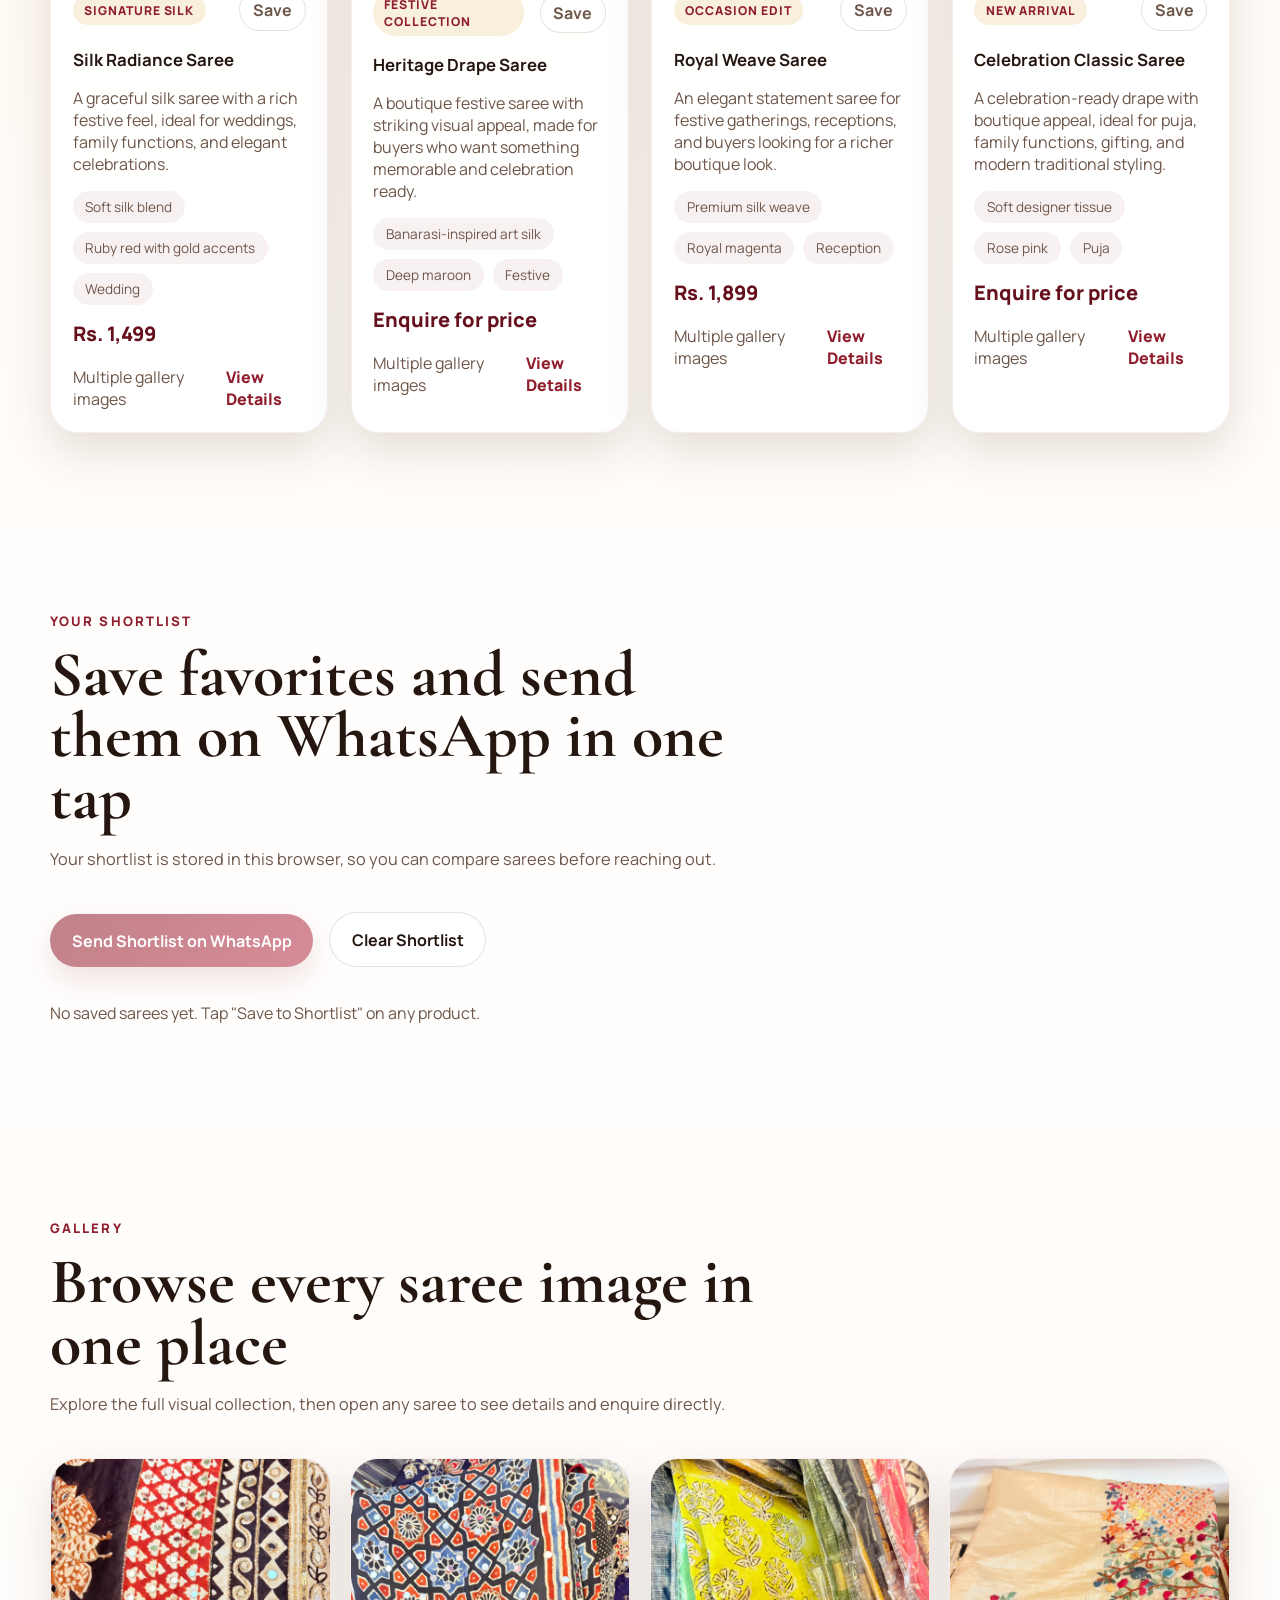
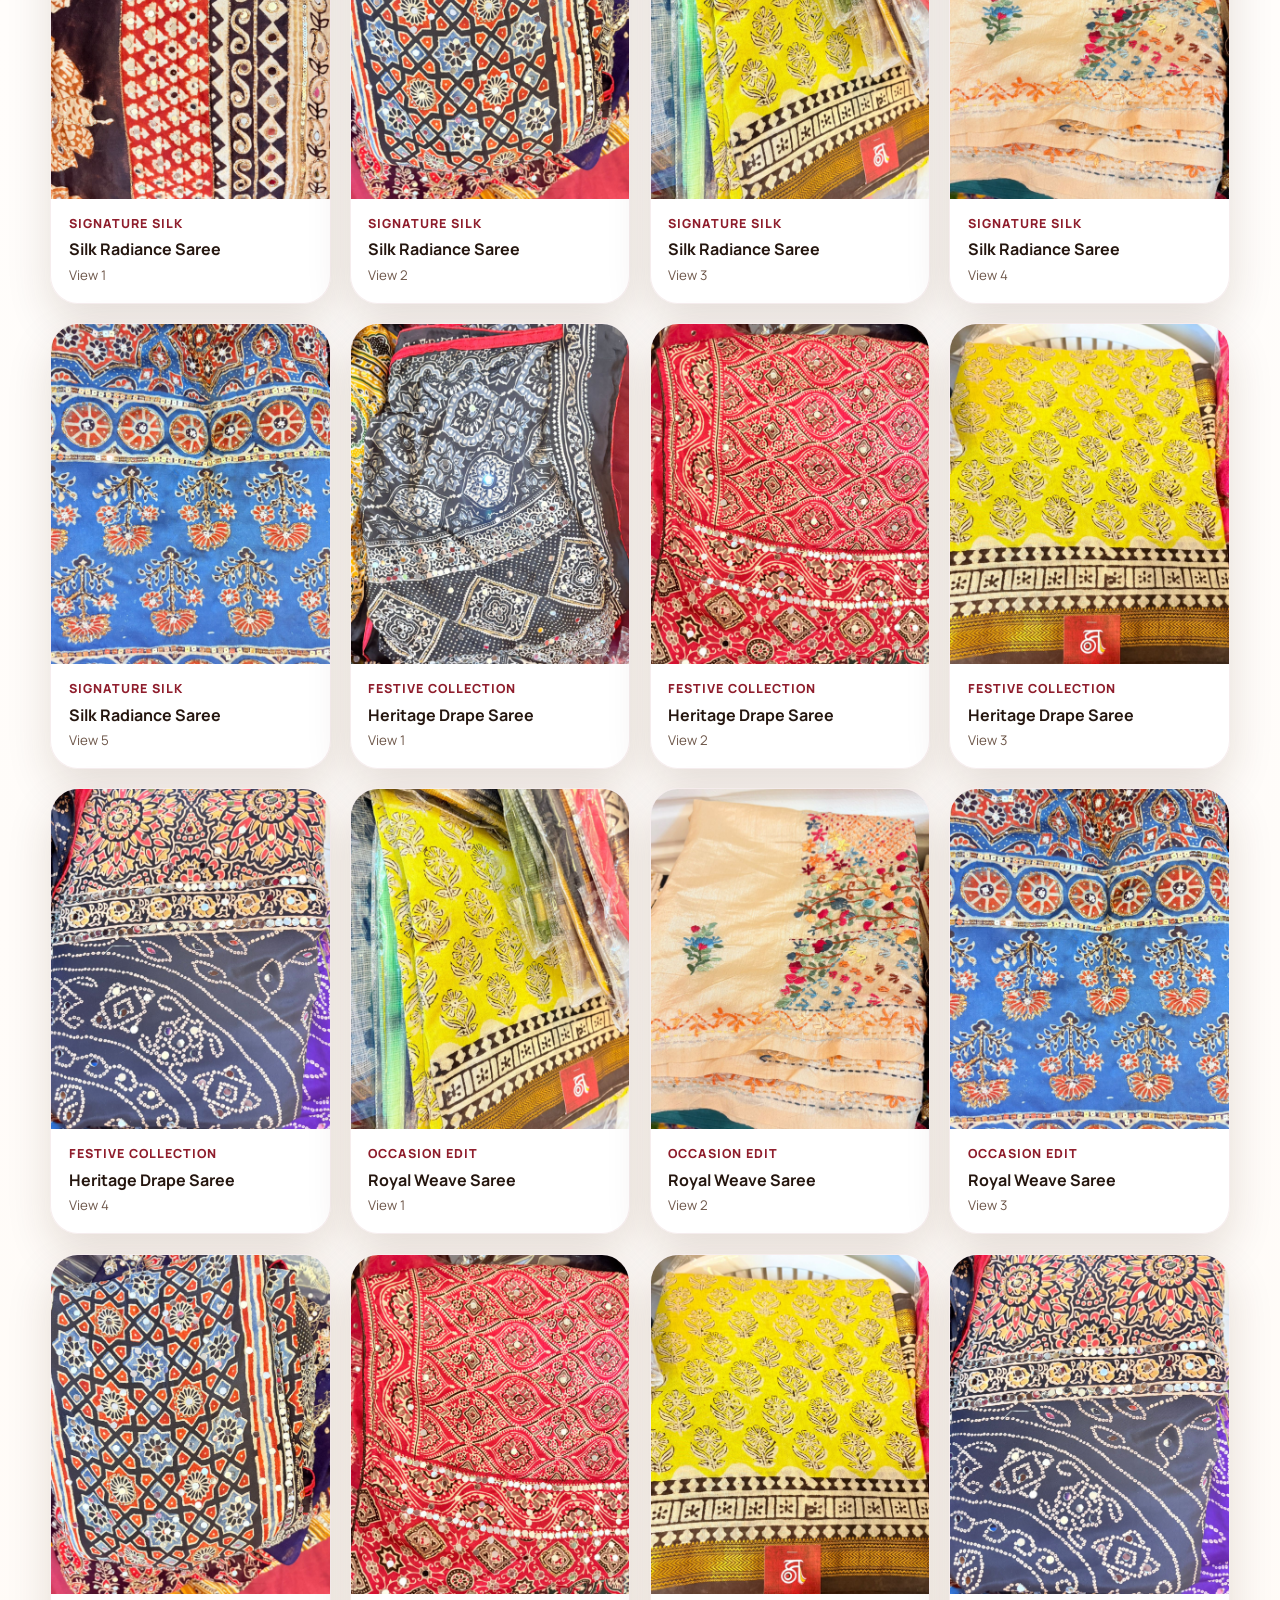
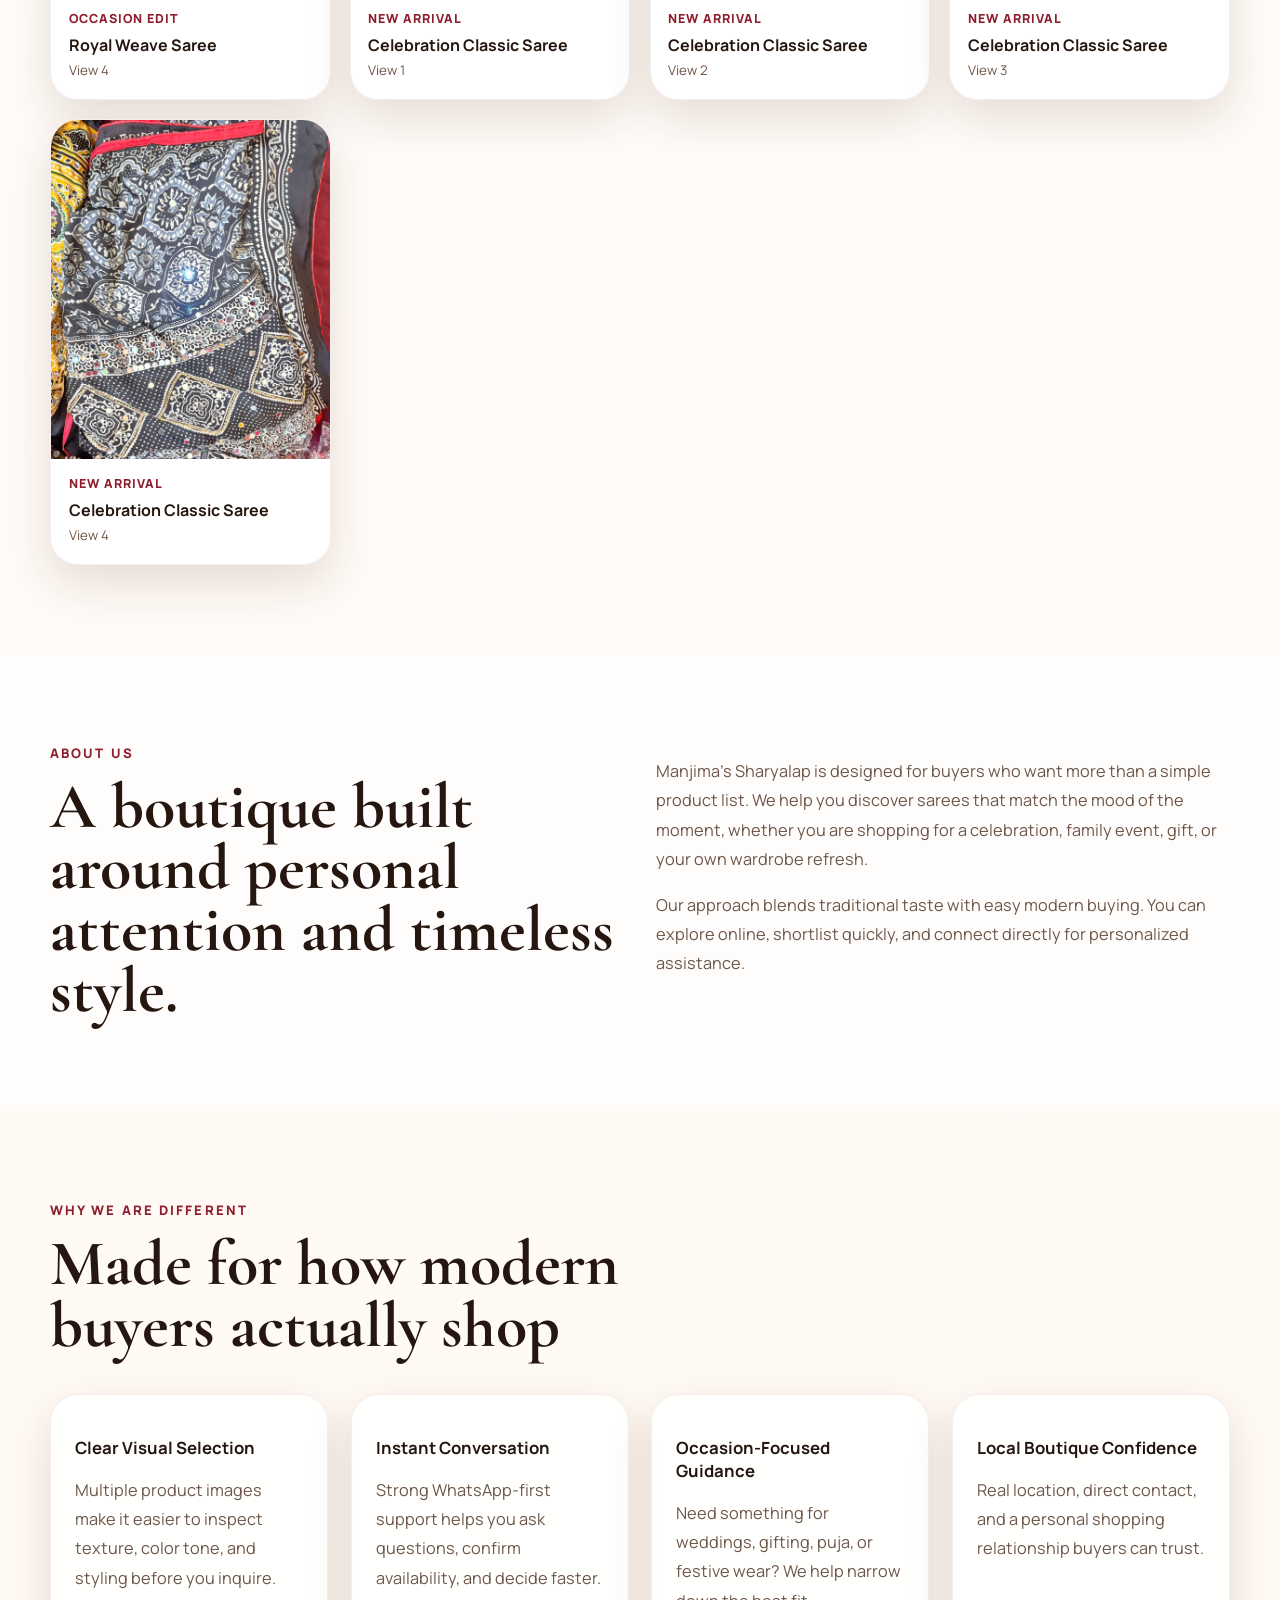
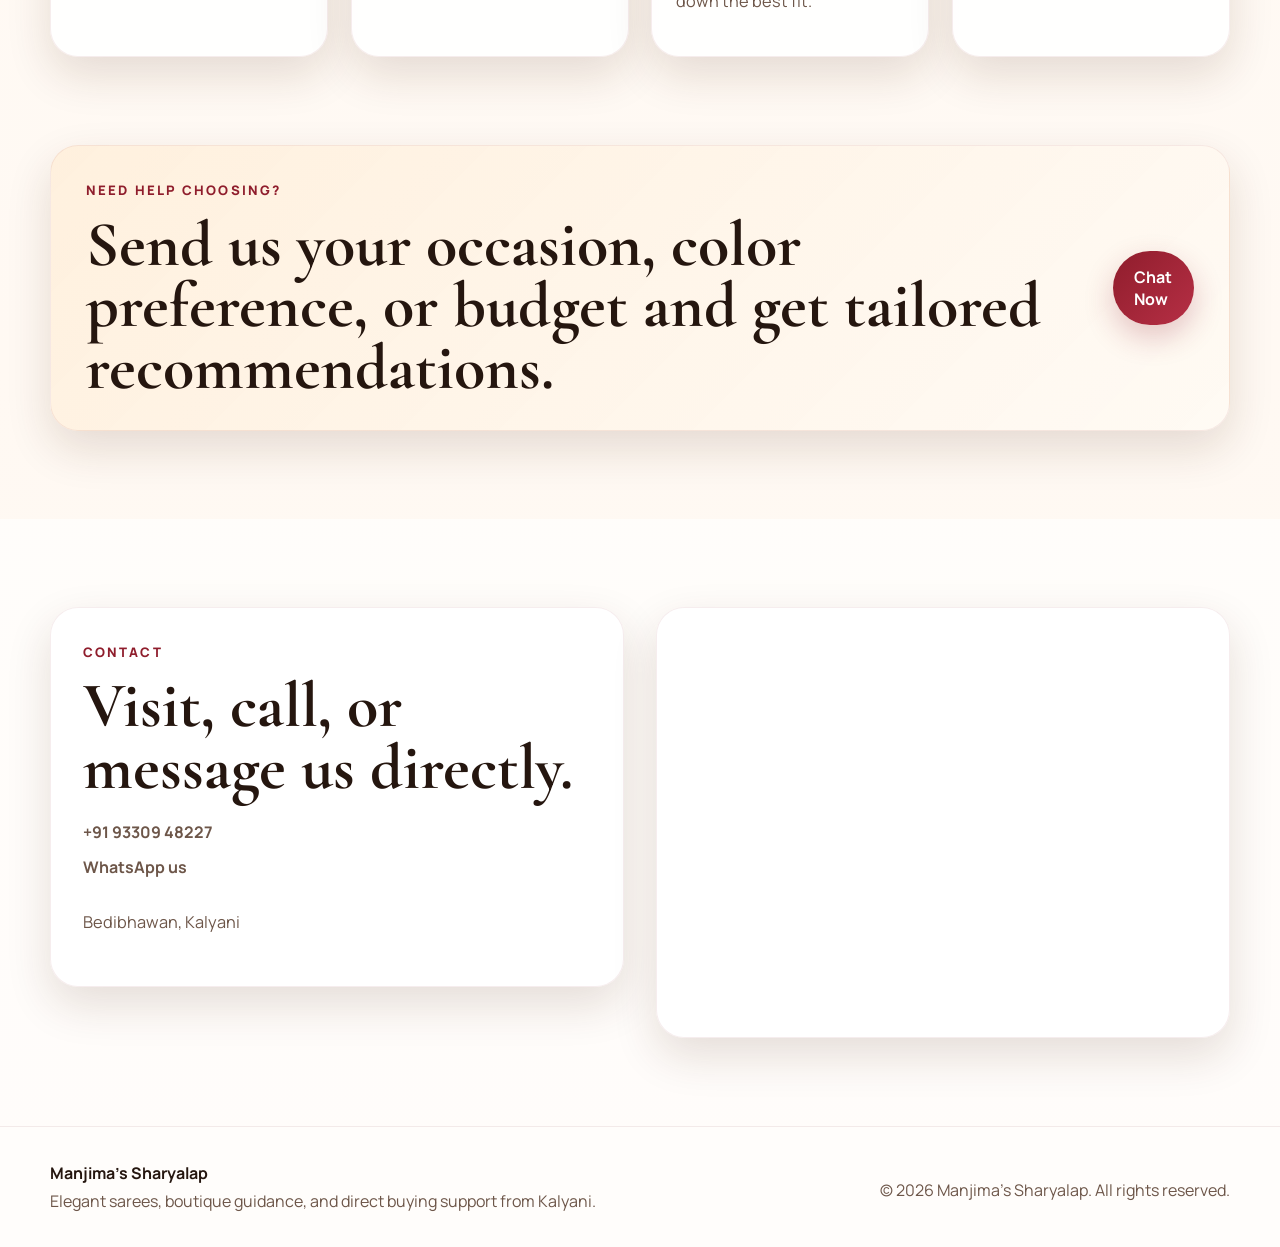
==== commit 04b62bc0: "new pages" ====
--- a/index.html
+++ b/index.html
@@ -34,10 +34,11 @@
 
             <!-- Main navigation: add, remove, or rename menu items here -->
             <nav class="site-nav">
-                <a href="#collections">Collections</a>
-                <a href="#about">About Us</a>
-                <a href="#why-us">Why Us</a>
-                <a href="#contact">Contact</a>
+                <a href="collections.html">Collections</a>
+                <a href="gallery.html">Gallery</a>
+                <a href="about.html">About Us</a>
+                <a href="why-us.html">Why Us</a>
+                <a href="contact.html">Contact</a>
                 <a class="nav-cta" href="https://wa.me/919330948227?text=Hello%20Manjima%27s%20Sharyalap%2C%20I%20want%20to%20explore%20your%20latest%20saree%20collection." target="_blank" rel="noreferrer">Shop on WhatsApp</a>
             </nav>
         </div>
@@ -54,7 +55,7 @@
                         From festive drapes to statement pieces for weddings and gifting, Manjima's Sharyalap helps you choose sarees that feel premium, authentic, and memorable.
                     </p>
                     <div class="hero-actions">
-                        <a class="btn btn-primary" href="#collections">View Collections</a>
+                        <a class="btn btn-primary" href="collections.html">View Collections</a>
                         <a class="btn btn-secondary" href="https://wa.me/919330948227?text=Hello%2C%20I%20want%20help%20choosing%20a%20saree." target="_blank" rel="noreferrer">Get Styling Help</a>
                     </div>
                     <div class="hero-points">
@@ -77,7 +78,7 @@
                     </ul>
                     <div class="hero-contact">
                         <a href="tel:+919330948227">Call: +91 93309 48227</a>
-                        <a href="#contact">Find us in Kalyani</a>
+                        <a href="contact.html">Find us in Kalyani</a>
                     </div>
                 </div>
             </div>
@@ -150,6 +151,17 @@
             </div>
         </section>
 
+        <section class="section" id="gallery">
+            <div class="container">
+                <div class="section-heading">
+                    <span class="eyebrow">Gallery</span>
+                    <h2>Browse every saree image in one place</h2>
+                    <p>Explore the full visual collection, then open any saree to see details and enquire directly.</p>
+                </div>
+                <div class="gallery-grid" id="galleryGrid"></div>
+            </div>
+        </section>
+
         <!-- About section: describe your boutique story and buyer experience -->
         <section class="section alt-section" id="about">
             <div class="container two-column">
--- a/css/style.css
+++ b/css/style.css
@@ -190,6 +190,7 @@
 }
 
 .hero-copy h1,
+.section h1,
 .section h2,
 .product-info h1 {
     margin: 0;
@@ -399,6 +400,58 @@
     gap: 1.4rem;
 }
 
+.gallery-grid {
+    display: grid;
+    grid-template-columns: repeat(4, minmax(220px, 1fr));
+    gap: 1.2rem;
+}
+
+.gallery-card {
+    overflow: hidden;
+    border-radius: var(--radius-lg);
+    background: rgba(255, 255, 255, 0.92);
+    border: 1px solid rgba(143, 29, 44, 0.08);
+    box-shadow: var(--shadow);
+    transition: transform 0.25s ease, box-shadow 0.25s ease;
+}
+
+.gallery-card:hover,
+.gallery-card:focus-visible {
+    transform: translateY(-4px);
+    box-shadow: 0 22px 48px rgba(73, 35, 16, 0.18);
+}
+
+.gallery-card img {
+    width: 100%;
+    aspect-ratio: 0.82;
+    object-fit: cover;
+}
+
+.gallery-card-body {
+    padding: 1rem 1.1rem 1.2rem;
+}
+
+.gallery-card-body span,
+.gallery-card-body small {
+    display: block;
+    color: var(--muted);
+}
+
+.gallery-card-body span {
+    margin-bottom: 0.4rem;
+    font-size: 0.78rem;
+    font-weight: 800;
+    letter-spacing: 0.08em;
+    text-transform: uppercase;
+    color: var(--primary);
+}
+
+.gallery-card-body strong {
+    display: block;
+    margin-bottom: 0.35rem;
+    font-size: 1rem;
+}
+
 /* Product card styles */
 .card {
     overflow: hidden;
@@ -844,7 +897,8 @@
 /* Responsive layout rules */
 @media (max-width: 1080px) {
     .product-grid,
-    .feature-grid {
+    .feature-grid,
+    .gallery-grid {
         grid-template-columns: repeat(2, minmax(0, 1fr));
     }
 
@@ -915,7 +969,8 @@
     .product-grid,
     .feature-grid,
     .thumbs,
-    .detail-grid {
+    .detail-grid,
+    .gallery-grid {
         grid-template-columns: 1fr;
     }
 
